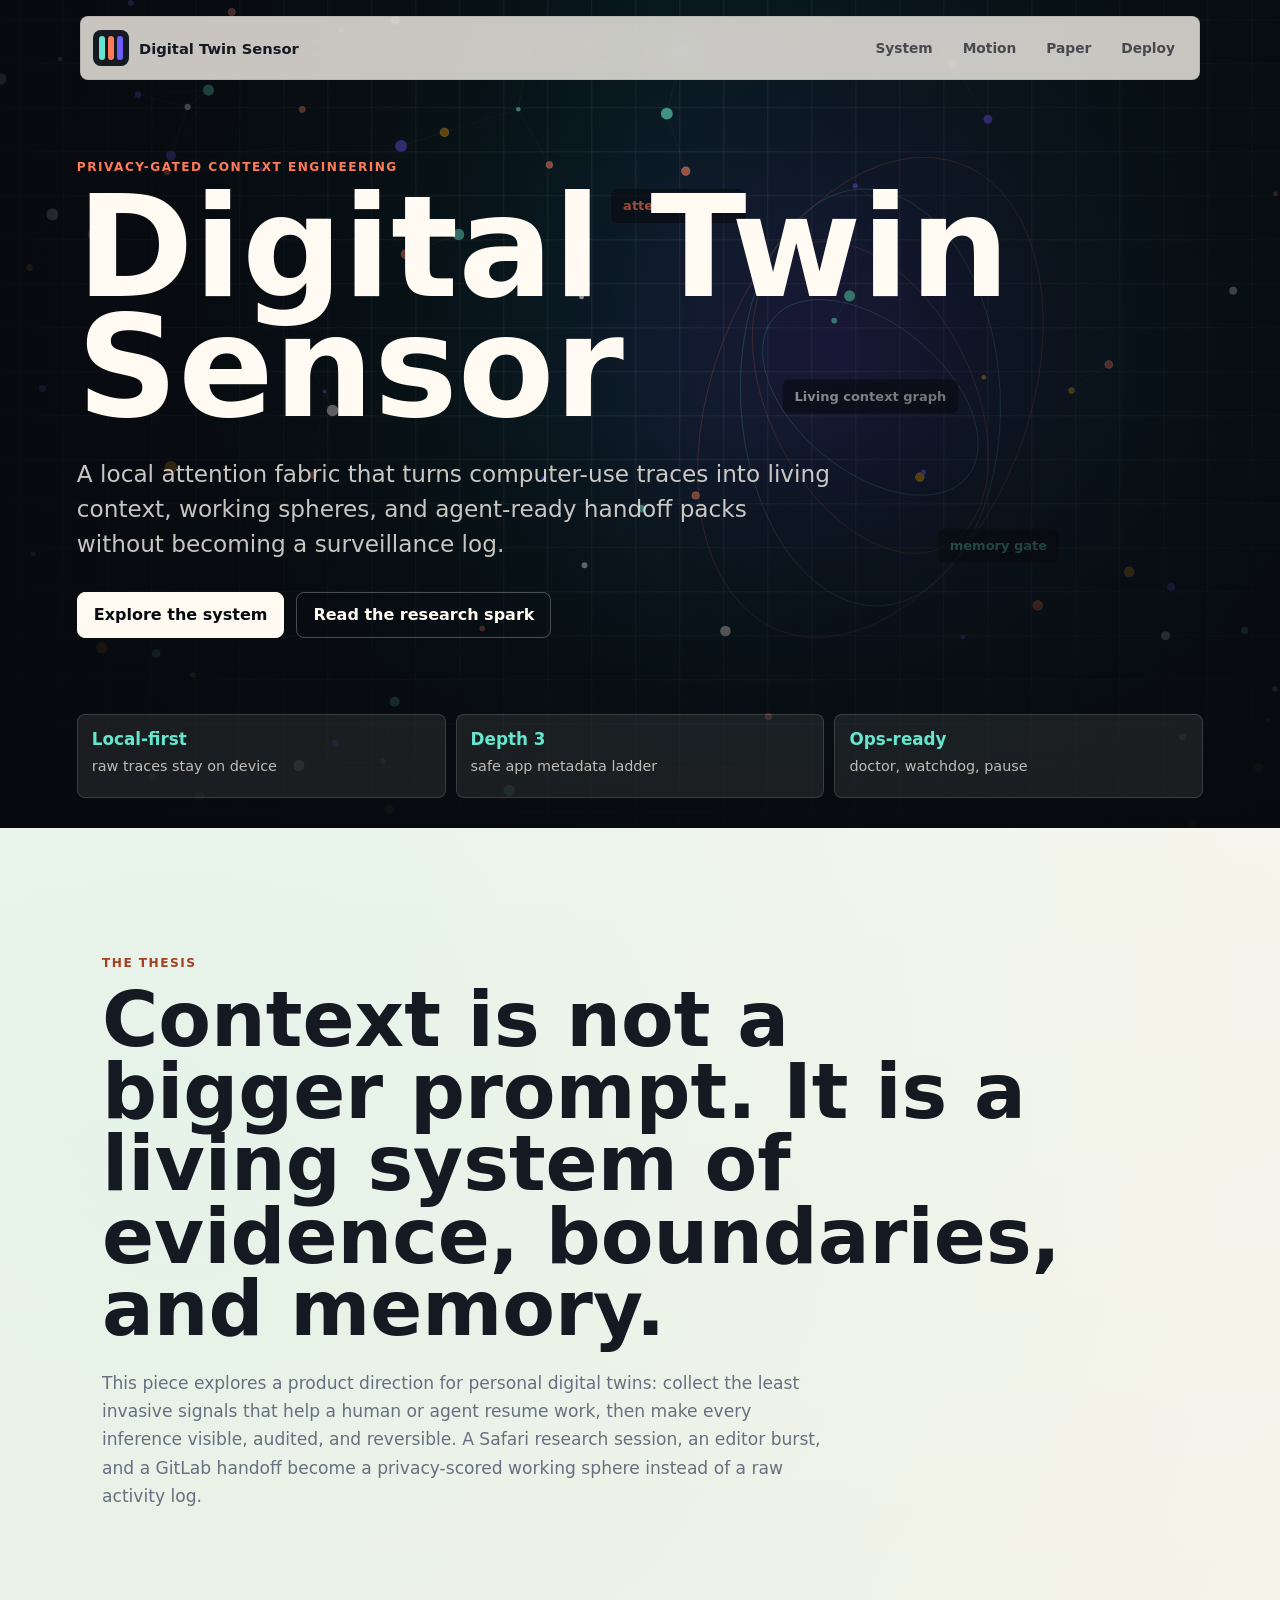
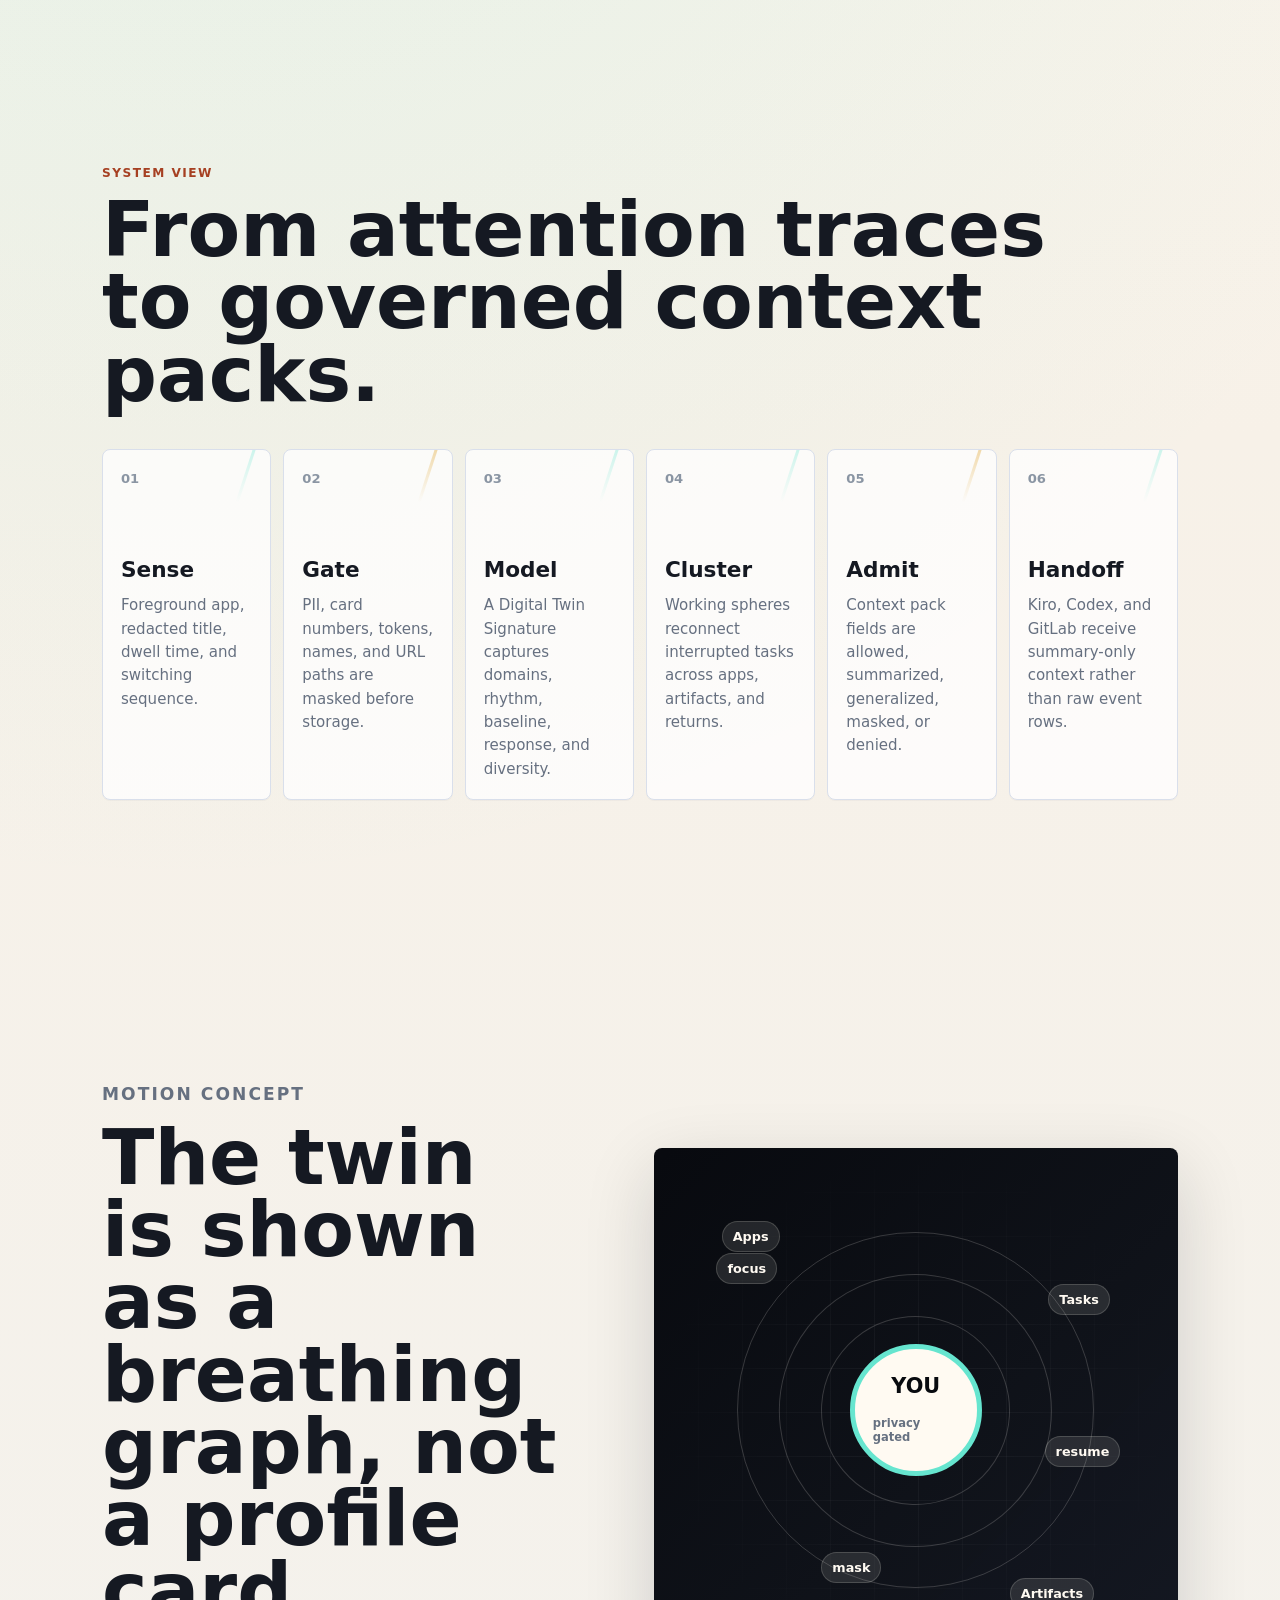
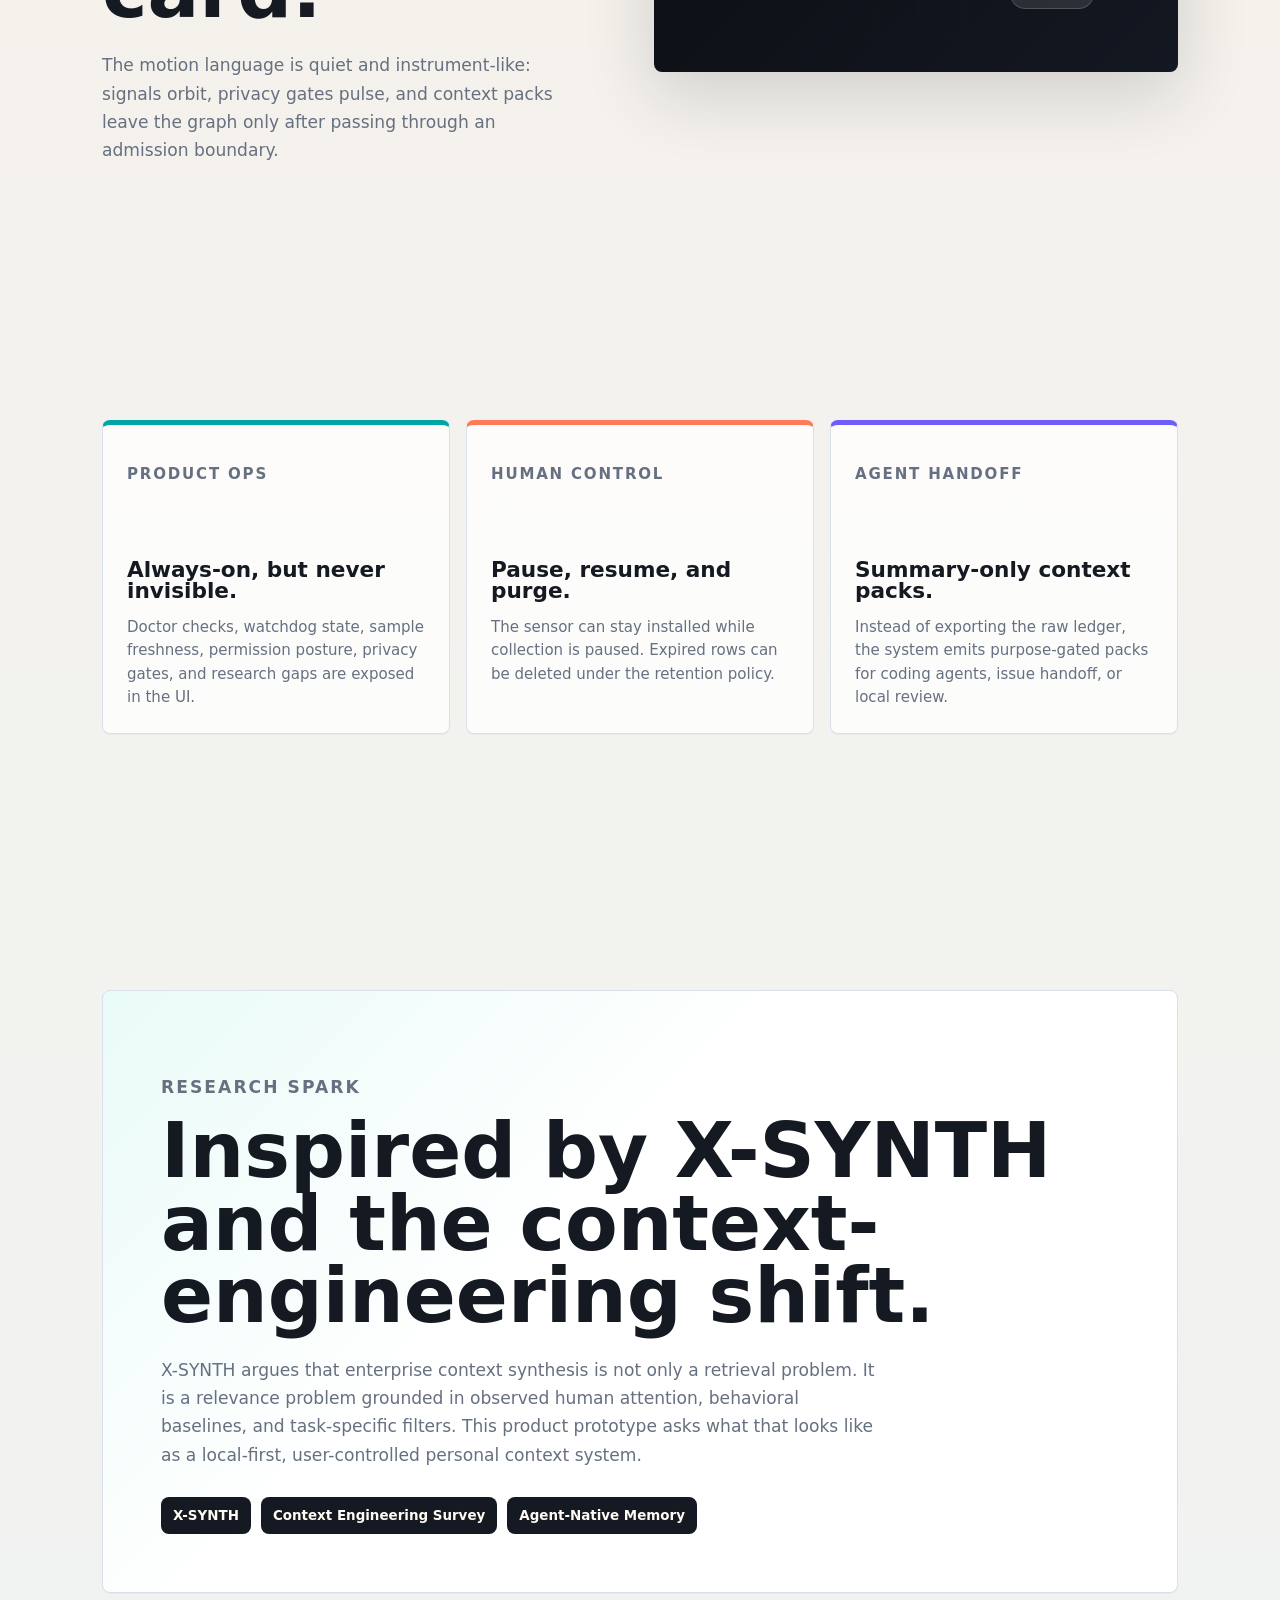
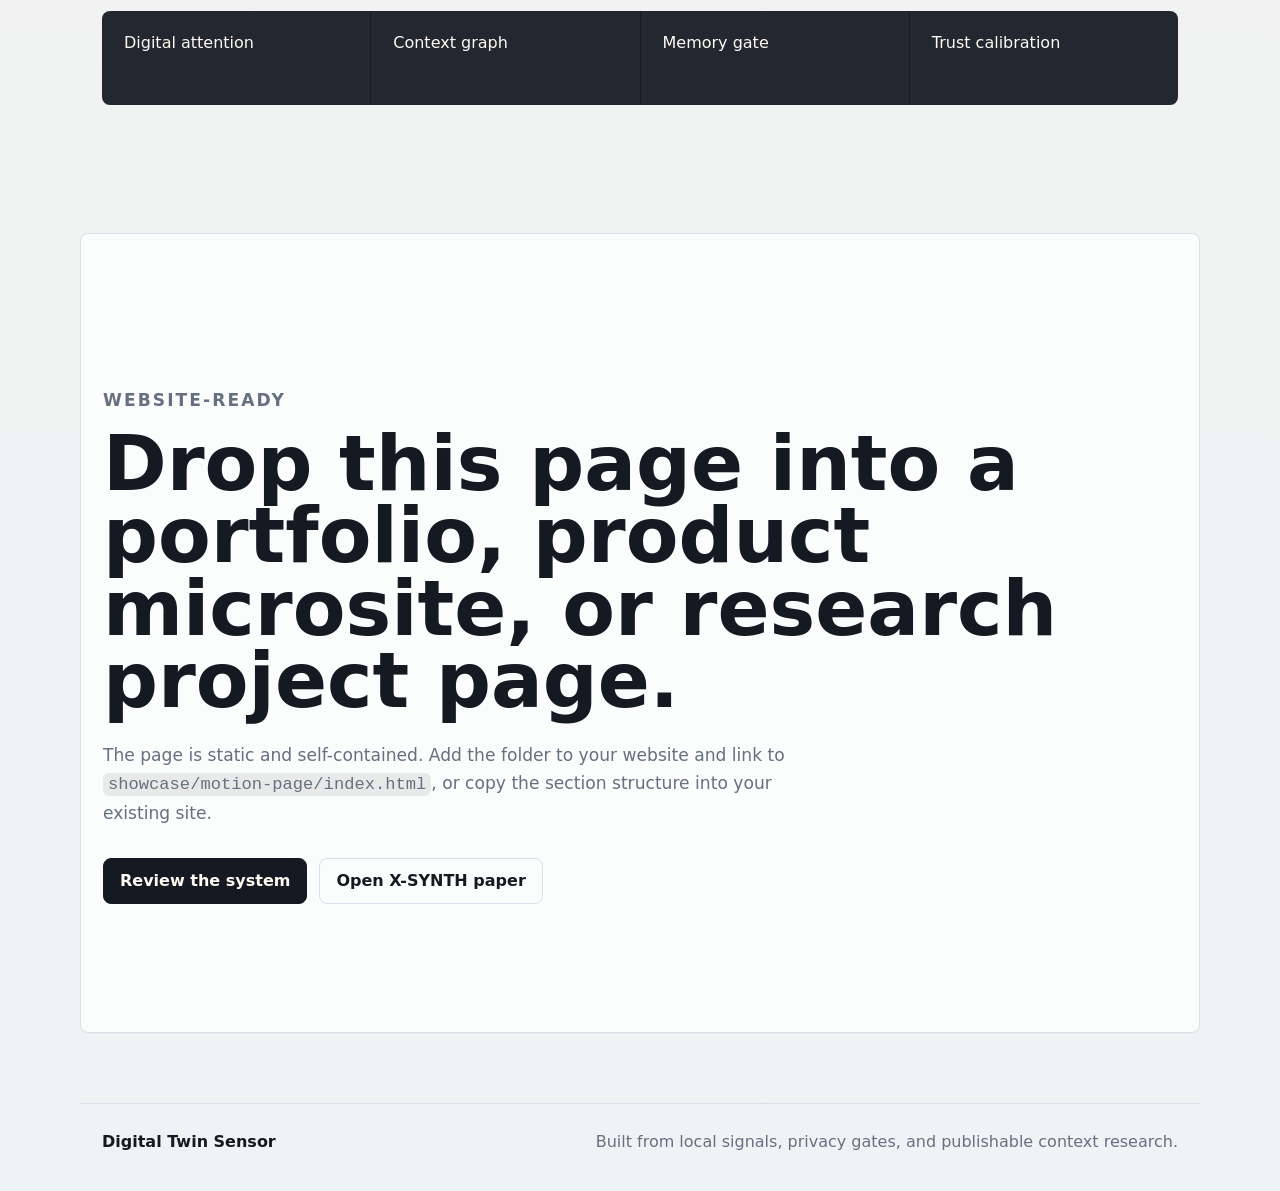
==== showcase/motion-page/index.html @ e79d3554 "Add showcase motion page" ====
<!doctype html>
<html lang="en">
  <head>
    <meta charset="utf-8">
    <meta name="viewport" content="width=device-width, initial-scale=1">
    <meta name="description" content="A motion case-study page for Digital Twin Sensor, a privacy-gated context fabric inspired by X-SYNTH and agent-memory research.">
    <title>Digital Twin Sensor | Context Fabric Case Study</title>
    <link rel="stylesheet" href="styles.css">
  </head>
  <body>
    <a class="skip-link" href="#story">Skip to story</a>

    <header class="site-header" aria-label="Showcase navigation">
      <a class="brand" href="#top" aria-label="Digital Twin Sensor">
        <span class="brand-glyph" aria-hidden="true"><i></i><i></i><i></i></span>
        <span>Digital Twin Sensor</span>
      </a>
      <nav aria-label="Page sections">
        <a href="#system" data-short="Sys">System</a>
        <a href="#motion" data-short="Mot">Motion</a>
        <a href="#paper" data-short="Paper">Paper</a>
        <a href="#deploy" data-short="Use">Deploy</a>
      </nav>
    </header>

    <main id="top">
      <section class="hero" aria-labelledby="hero-title">
        <canvas id="contextCanvas" aria-hidden="true"></canvas>
        <div class="hero-shade" aria-hidden="true"></div>
        <div class="hero-copy">
          <p class="eyebrow">Privacy-gated context engineering</p>
          <h1 id="hero-title">Digital Twin Sensor</h1>
          <p class="hero-lede">
            A local attention fabric that turns computer-use traces into living context,
            working spheres, and agent-ready handoff packs without becoming a surveillance log.
          </p>
          <div class="hero-actions">
            <a class="button primary" href="#system">Explore the system</a>
            <a class="button" href="#paper">Read the research spark</a>
          </div>
        </div>
        <div class="hero-metrics" aria-label="Product highlights">
          <div><strong>Local-first</strong><span>raw traces stay on device</span></div>
          <div><strong>Depth 3</strong><span>safe app metadata ladder</span></div>
          <div><strong>Ops-ready</strong><span>doctor, watchdog, pause</span></div>
        </div>
      </section>

      <section id="story" class="intro reveal">
        <p class="kicker">The thesis</p>
        <h2>Context is not a bigger prompt. It is a living system of evidence, boundaries, and memory.</h2>
        <p>
          This piece explores a product direction for personal digital twins: collect the least invasive
          signals that help a human or agent resume work, then make every inference visible, audited, and reversible.
          A Safari research session, an editor burst, and a GitLab handoff become a privacy-scored working sphere
          instead of a raw activity log.
        </p>
      </section>

      <section id="system" class="system-section">
        <div class="section-head reveal">
          <p class="kicker">System view</p>
          <h2>From attention traces to governed context packs.</h2>
        </div>
        <div class="pipeline" aria-label="Digital Twin Sensor pipeline">
          <article class="pipe-card reveal" style="--delay: 0ms">
            <span>01</span>
            <h3>Sense</h3>
            <p>Foreground app, redacted title, dwell time, and switching sequence.</p>
          </article>
          <article class="pipe-card gate reveal" style="--delay: 70ms">
            <span>02</span>
            <h3>Gate</h3>
            <p>PII, card numbers, tokens, names, and URL paths are masked before storage.</p>
          </article>
          <article class="pipe-card reveal" style="--delay: 140ms">
            <span>03</span>
            <h3>Model</h3>
            <p>A Digital Twin Signature captures domains, rhythm, baseline, response, and diversity.</p>
          </article>
          <article class="pipe-card reveal" style="--delay: 210ms">
            <span>04</span>
            <h3>Cluster</h3>
            <p>Working spheres reconnect interrupted tasks across apps, artifacts, and returns.</p>
          </article>
          <article class="pipe-card gate reveal" style="--delay: 280ms">
            <span>05</span>
            <h3>Admit</h3>
            <p>Context pack fields are allowed, summarized, generalized, masked, or denied.</p>
          </article>
          <article class="pipe-card reveal" style="--delay: 350ms">
            <span>06</span>
            <h3>Handoff</h3>
            <p>Kiro, Codex, and GitLab receive summary-only context rather than raw event rows.</p>
          </article>
        </div>
      </section>

      <section id="motion" class="motion-panel">
        <div class="motion-copy reveal">
          <p class="kicker">Motion concept</p>
          <h2>The twin is shown as a breathing graph, not a profile card.</h2>
          <p>
            The motion language is quiet and instrument-like: signals orbit, privacy gates pulse,
            and context packs leave the graph only after passing through an admission boundary.
          </p>
        </div>
        <div class="twin-stage reveal" aria-label="Animated digital twin model">
          <div class="orbit orbit-a" aria-hidden="true"></div>
          <div class="orbit orbit-b" aria-hidden="true"></div>
          <div class="orbit orbit-c" aria-hidden="true"></div>
          <div class="stage-label apps">Apps</div>
          <div class="stage-label tasks">Tasks</div>
          <div class="stage-label artifacts">Artifacts</div>
          <div class="twin-core">
            <strong>YOU</strong>
            <em>privacy gated</em>
          </div>
          <div class="signal-pill one">focus</div>
          <div class="signal-pill two">resume</div>
          <div class="signal-pill three">mask</div>
        </div>
      </section>

      <section class="product-grid">
        <article class="feature-card reveal">
          <p class="kicker">Product Ops</p>
          <h3>Always-on, but never invisible.</h3>
          <p>Doctor checks, watchdog state, sample freshness, permission posture, privacy gates, and research gaps are exposed in the UI.</p>
        </article>
        <article class="feature-card reveal">
          <p class="kicker">Human Control</p>
          <h3>Pause, resume, and purge.</h3>
          <p>The sensor can stay installed while collection is paused. Expired rows can be deleted under the retention policy.</p>
        </article>
        <article class="feature-card reveal">
          <p class="kicker">Agent Handoff</p>
          <h3>Summary-only context packs.</h3>
          <p>Instead of exporting the raw ledger, the system emits purpose-gated packs for coding agents, issue handoff, or local review.</p>
        </article>
      </section>

      <section id="paper" class="research-section">
        <div class="paper-card reveal">
          <p class="kicker">Research spark</p>
          <h2>Inspired by X-SYNTH and the context-engineering shift.</h2>
          <p>
            X-SYNTH argues that enterprise context synthesis is not only a retrieval problem.
            It is a relevance problem grounded in observed human attention, behavioral baselines,
            and task-specific filters. This product prototype asks what that looks like as a
            local-first, user-controlled personal context system.
          </p>
          <div class="paper-links">
            <a href="https://arxiv.org/abs/2605.15505" target="_blank" rel="noreferrer">X-SYNTH</a>
            <a href="https://arxiv.org/abs/2507.13334" target="_blank" rel="noreferrer">Context Engineering Survey</a>
            <a href="https://arxiv.org/html/2606.24775v1" target="_blank" rel="noreferrer">Agent-Native Memory</a>
          </div>
        </div>
        <div class="quote-strip reveal" aria-label="Research position">
          <span>Digital attention</span>
          <span>Context graph</span>
          <span>Memory gate</span>
          <span>Trust calibration</span>
        </div>
      </section>

      <section id="deploy" class="deploy-section reveal">
        <p class="kicker">Website-ready</p>
        <h2>Drop this page into a portfolio, product microsite, or research project page.</h2>
        <p>
          The page is static and self-contained. Add the folder to your website and link to
          <code>showcase/motion-page/index.html</code>, or copy the section structure into your existing site.
        </p>
        <div class="deploy-actions">
          <a class="button primary" href="#system">Review the system</a>
          <a class="button" href="https://arxiv.org/abs/2605.15505" target="_blank" rel="noreferrer">Open X-SYNTH paper</a>
        </div>
      </section>
    </main>

    <footer>
      <span>Digital Twin Sensor</span>
      <span>Built from local signals, privacy gates, and publishable context research.</span>
    </footer>

    <script src="motion.js"></script>
  </body>
</html>
---- showcase/motion-page/styles.css ----
:root {
  --paper: #f7f1e8;
  --cream: #fffaf2;
  --ink: #151922;
  --ink-2: #080a0f;
  --muted: #667080;
  --line: #d9dfeb;
  --teal: #00a6a6;
  --mint: #66e5cf;
  --coral: #ff7a59;
  --violet: #6d5dfc;
  --amber: #d99000;
  --green: #14845d;
  --rust: #a64022;
  --radius: 8px;
  --shadow: 0 22px 70px rgba(21, 25, 34, 0.16);
}

* {
  box-sizing: border-box;
}

html {
  scroll-behavior: smooth;
}

body {
  background:
    radial-gradient(circle at 14% 18%, rgba(102, 229, 207, 0.15), transparent 28%),
    linear-gradient(180deg, #fffaf2 0%, #f7f1e8 34%, #eef3f5 100%);
  color: var(--ink);
  font-family: Inter, ui-sans-serif, system-ui, -apple-system, BlinkMacSystemFont, "Segoe UI", sans-serif;
  letter-spacing: 0;
  margin: 0;
  overflow-x: hidden;
}

a {
  color: inherit;
}

.skip-link {
  background: var(--ink);
  color: var(--cream);
  left: 16px;
  padding: 10px 12px;
  position: fixed;
  top: -52px;
  z-index: 20;
}

.skip-link:focus {
  top: 16px;
}

.site-header {
  align-items: center;
  backdrop-filter: blur(18px);
  background: rgba(255, 250, 242, 0.78);
  border: 1px solid rgba(21, 25, 34, 0.1);
  border-radius: var(--radius);
  display: flex;
  gap: 22px;
  justify-content: space-between;
  left: 50%;
  max-width: min(1120px, calc(100vw - 32px));
  min-height: 64px;
  padding: 10px 12px;
  position: fixed;
  top: 16px;
  transform: translateX(-50%);
  width: 100%;
  z-index: 10;
}

.brand {
  align-items: center;
  display: inline-flex;
  font-size: 0.92rem;
  font-weight: 850;
  gap: 10px;
  min-width: 0;
  text-decoration: none;
}

.brand-glyph {
  background: var(--ink);
  border-radius: var(--radius);
  display: grid;
  flex: none;
  gap: 3px;
  grid-template-columns: repeat(3, 1fr);
  height: 36px;
  padding: 6px;
  width: 36px;
}

.brand-glyph i {
  border-radius: 3px;
  display: block;
}

.brand-glyph i:nth-child(1) {
  background: var(--mint);
}

.brand-glyph i:nth-child(2) {
  background: var(--coral);
}

.brand-glyph i:nth-child(3) {
  background: var(--violet);
}

nav {
  display: flex;
  gap: 6px;
  overflow-x: auto;
  scrollbar-width: none;
}

nav::-webkit-scrollbar {
  display: none;
}

nav a {
  border-radius: 999px;
  color: rgba(21, 25, 34, 0.72);
  flex: none;
  font-size: 0.86rem;
  font-weight: 720;
  padding: 9px 12px;
  text-decoration: none;
}

nav a:hover {
  background: rgba(21, 25, 34, 0.08);
  color: var(--ink);
}

.hero {
  align-items: end;
  background: var(--ink-2);
  color: var(--cream);
  display: grid;
  min-height: 92svh;
  overflow: hidden;
  padding: clamp(110px, 15vh, 128px) clamp(22px, 6vw, 84px) 30px;
  position: relative;
}

#contextCanvas,
.hero-shade {
  inset: 0;
  position: absolute;
}

#contextCanvas {
  height: 100%;
  width: 100%;
}

.hero-shade {
  background:
    linear-gradient(90deg, rgba(8, 10, 15, 0.92), rgba(8, 10, 15, 0.38) 52%, rgba(8, 10, 15, 0.82)),
    linear-gradient(0deg, rgba(8, 10, 15, 0.92), transparent 50%);
}

.hero-copy {
  max-width: 980px;
  position: relative;
  z-index: 1;
}

.eyebrow {
  color: var(--coral);
}

.kicker {
  color: var(--rust);
}

.eyebrow,
.kicker {
  font-size: 0.76rem;
  font-weight: 850;
  letter-spacing: 0.12em;
  margin: 0 0 14px;
  text-transform: uppercase;
}

h1,
h2,
h3,
p {
  margin: 0;
}

h1 {
  font-size: clamp(4rem, 11vw, 10.5rem);
  letter-spacing: 0;
  line-height: 0.85;
  max-width: 12ch;
}

.hero-lede {
  color: rgba(255, 250, 242, 0.78);
  font-size: clamp(1.12rem, 2vw, 1.45rem);
  line-height: 1.52;
  margin-top: 28px;
  max-width: 760px;
}

.hero-actions,
.deploy-actions {
  display: flex;
  flex-wrap: wrap;
  gap: 12px;
  margin-top: 30px;
}

.button {
  align-items: center;
  border: 1px solid rgba(255, 250, 242, 0.26);
  border-radius: var(--radius);
  color: inherit;
  display: inline-flex;
  font-weight: 780;
  justify-content: center;
  min-height: 46px;
  min-width: 160px;
  padding: 0 16px;
  text-decoration: none;
}

.button:hover {
  transform: translateY(-1px);
}

.button.primary {
  background: var(--cream);
  border-color: var(--cream);
  color: var(--ink-2);
}

.hero-metrics {
  align-self: end;
  display: grid;
  gap: 10px;
  grid-template-columns: repeat(3, minmax(0, 1fr));
  margin-top: 44px;
  position: relative;
  z-index: 1;
}

.hero-metrics div {
  background: rgba(255, 250, 242, 0.08);
  border: 1px solid rgba(255, 250, 242, 0.14);
  border-radius: var(--radius);
  min-height: 84px;
  padding: 14px;
}

.hero-metrics strong,
.hero-metrics span {
  display: block;
}

.hero-metrics strong {
  color: var(--mint);
  font-size: 1.05rem;
}

.hero-metrics span {
  color: rgba(255, 250, 242, 0.72);
  font-size: 0.9rem;
  line-height: 1.4;
  margin-top: 7px;
}

.intro,
.system-section,
.motion-panel,
.product-grid,
.research-section,
.deploy-section {
  margin: 0 auto;
  max-width: 1120px;
  padding: clamp(74px, 10vw, 130px) 22px;
}

.intro h2,
.section-head h2,
.motion-copy h2,
.paper-card h2,
.deploy-section h2 {
  font-size: clamp(2.4rem, 6vw, 5.8rem);
  letter-spacing: 0;
  line-height: 0.94;
  max-width: 980px;
}

.intro p:last-child,
.motion-copy p,
.paper-card p,
.deploy-section p {
  color: var(--muted);
  font-size: 1.07rem;
  line-height: 1.65;
  margin-top: 24px;
  max-width: 720px;
}

.pipeline {
  display: grid;
  gap: 12px;
  grid-template-columns: repeat(6, minmax(0, 1fr));
  margin-top: 38px;
}

.pipe-card,
.feature-card,
.paper-card,
.deploy-section {
  background: rgba(255, 255, 255, 0.76);
  border: 1px solid var(--line);
  border-radius: var(--radius);
  box-shadow: 0 1px 0 rgba(21, 25, 34, 0.03);
}

.pipe-card {
  min-height: 250px;
  overflow: hidden;
  padding: 18px;
  position: relative;
}

.pipe-card::after {
  background: linear-gradient(180deg, var(--mint), transparent);
  content: "";
  height: 74px;
  opacity: 0.42;
  position: absolute;
  right: 20px;
  top: -20px;
  transform: rotate(18deg);
  width: 3px;
}

.pipe-card.gate::after {
  background: linear-gradient(180deg, var(--amber), transparent);
}

.pipe-card span {
  color: var(--faint, #8a95a3);
  font-size: 0.82rem;
  font-weight: 850;
}

.pipe-card h3,
.feature-card h3 {
  font-size: 1.35rem;
  letter-spacing: 0;
  line-height: 1;
  margin-top: 72px;
}

.pipe-card p,
.feature-card p {
  color: var(--muted);
  font-size: 0.94rem;
  line-height: 1.55;
  margin-top: 14px;
}

.motion-panel {
  align-items: center;
  display: grid;
  gap: clamp(32px, 8vw, 90px);
  grid-template-columns: minmax(0, 0.88fr) minmax(420px, 1fr);
}

.twin-stage {
  aspect-ratio: 1;
  background:
    linear-gradient(135deg, rgba(8, 10, 15, 0.98), rgba(21, 25, 34, 0.96)),
    var(--ink-2);
  border-radius: var(--radius);
  box-shadow: var(--shadow);
  overflow: hidden;
  position: relative;
}

.twin-stage::before {
  background:
    linear-gradient(90deg, rgba(255,255,255,0.055) 1px, transparent 1px),
    linear-gradient(180deg, rgba(255,255,255,0.055) 1px, transparent 1px);
  background-size: 44px 44px;
  content: "";
  inset: 0;
  mask-image: radial-gradient(circle, black, transparent 74%);
  position: absolute;
}

.orbit {
  border: 1px solid rgba(255, 250, 242, 0.18);
  border-radius: 50%;
  inset: 16%;
  position: absolute;
}

.orbit-a {
  animation: spin 18s linear infinite;
}

.orbit-b {
  animation: spin 25s linear infinite reverse;
  inset: 24%;
  transform: rotate(38deg);
}

.orbit-c {
  animation: spin 31s linear infinite;
  inset: 32%;
  transform: rotate(-18deg);
}

.stage-label,
.signal-pill {
  background: rgba(255, 250, 242, 0.11);
  border: 1px solid rgba(255, 250, 242, 0.16);
  border-radius: 999px;
  color: var(--cream);
  font-size: 0.8rem;
  font-weight: 820;
  padding: 7px 10px;
  position: absolute;
}

.stage-label.apps {
  left: 13%;
  top: 14%;
}

.stage-label.tasks {
  right: 13%;
  top: 26%;
}

.stage-label.artifacts {
  bottom: 12%;
  right: 16%;
}

.twin-core {
  align-items: center;
  background: var(--cream);
  border: 5px solid var(--mint);
  border-radius: 50%;
  color: var(--ink-2);
  display: grid;
  height: 132px;
  justify-items: center;
  left: 50%;
  padding: 18px;
  position: absolute;
  top: 50%;
  transform: translate(-50%, -50%);
  width: 132px;
}

.twin-core strong {
  font-size: 1.3rem;
  line-height: 1;
}

.twin-core em {
  color: var(--muted);
  font-size: 0.72rem;
  font-style: normal;
  font-weight: 760;
}

.signal-pill.one {
  animation: driftOne 7s ease-in-out infinite;
  left: 12%;
  top: 20%;
}

.signal-pill.two {
  animation: driftTwo 8s ease-in-out infinite;
  right: 11%;
  top: 55%;
}

.signal-pill.three {
  animation: driftThree 9s ease-in-out infinite;
  bottom: 17%;
  left: 32%;
}

.product-grid {
  display: grid;
  gap: 16px;
  grid-template-columns: repeat(3, minmax(0, 1fr));
}

.feature-card {
  min-height: 300px;
  padding: 24px;
}

.feature-card:nth-child(1) {
  border-top: 5px solid var(--teal);
}

.feature-card:nth-child(2) {
  border-top: 5px solid var(--coral);
}

.feature-card:nth-child(3) {
  border-top: 5px solid var(--violet);
}

.research-section {
  display: grid;
  gap: 18px;
  grid-template-columns: minmax(0, 1fr);
}

.paper-card {
  background:
    linear-gradient(135deg, rgba(102, 229, 207, 0.14), rgba(255, 255, 255, 0.9) 42%),
    #ffffff;
  padding: clamp(26px, 6vw, 58px);
}

.paper-links {
  display: flex;
  flex-wrap: wrap;
  gap: 10px;
  margin-top: 28px;
}

.paper-links a {
  background: var(--ink);
  border-radius: var(--radius);
  color: var(--cream);
  font-size: 0.84rem;
  font-weight: 780;
  padding: 11px 12px;
  text-decoration: none;
}

.quote-strip {
  background: var(--ink);
  border-radius: var(--radius);
  color: var(--cream);
  display: grid;
  gap: 1px;
  grid-template-columns: repeat(4, minmax(0, 1fr));
  overflow: hidden;
}

.quote-strip span {
  background: rgba(255, 255, 255, 0.06);
  min-height: 94px;
  padding: 22px;
}

.deploy-section {
  margin-bottom: 70px;
}

.deploy-section .button {
  border-color: var(--line);
  color: var(--ink);
}

.deploy-section .button.primary {
  background: var(--ink);
  border-color: var(--ink);
  color: var(--cream);
}

code {
  background: rgba(21, 25, 34, 0.08);
  border-radius: 6px;
  padding: 2px 5px;
}

footer {
  align-items: center;
  border-top: 1px solid var(--line);
  color: var(--muted);
  display: flex;
  gap: 18px;
  justify-content: space-between;
  margin: 0 auto;
  max-width: 1120px;
  padding: 28px 22px 42px;
}

footer span:first-child {
  color: var(--ink);
  font-weight: 850;
}

.motion-ready .reveal {
  opacity: 0;
  transform: translateY(24px);
  transition: opacity 700ms ease, transform 700ms ease;
  transition-delay: var(--delay, 0ms);
}

.motion-ready .reveal.in-view {
  opacity: 1;
  transform: translateY(0);
}

@keyframes spin {
  to {
    transform: rotate(360deg);
  }
}

@keyframes driftOne {
  50% {
    transform: translate(26px, 44px);
  }
}

@keyframes driftTwo {
  50% {
    transform: translate(-34px, -30px);
  }
}

@keyframes driftThree {
  50% {
    transform: translate(46px, -26px);
  }
}

@media (max-width: 940px) {
  .site-header {
    align-items: stretch;
    flex-direction: column;
  }

  .hero {
    padding-top: 132px;
  }

  .hero-metrics,
  .pipeline,
  .motion-panel,
  .product-grid,
  .quote-strip {
    grid-template-columns: 1fr;
  }

  .motion-panel {
    gap: 34px;
  }

  .twin-stage {
    min-width: 0;
  }
}

@media (max-width: 560px) {
  .site-header {
    max-width: calc(100vw - 20px);
    align-items: center;
    flex-direction: row;
    gap: 8px;
    min-height: 58px;
    padding: 7px;
    top: 10px;
  }

  .brand {
    flex: 1 1 auto;
    font-size: 0.82rem;
  }

  .brand-glyph {
    height: 30px;
    padding: 5px;
    width: 30px;
  }

  .brand span:last-child {
    overflow: hidden;
    text-overflow: ellipsis;
    white-space: nowrap;
  }

  nav {
    flex: 0 0 auto;
    gap: 2px;
  }

  nav a {
    font-size: 0;
    padding: 8px 7px;
  }

  nav a::after {
    content: attr(data-short);
    font-size: 0.72rem;
  }

  .hero {
    min-height: 92svh;
    padding: 98px 18px 22px;
  }

  h1 {
    font-size: clamp(3.6rem, 21vw, 6.2rem);
  }

  .button {
    width: 100%;
  }

  .hero-lede {
    font-size: 1rem;
    margin-top: 20px;
  }

  .hero-actions {
    gap: 8px;
    margin-top: 22px;
  }

  .hero-metrics {
    gap: 6px;
    grid-template-columns: 1fr;
    margin-top: 24px;
  }

  .hero-metrics div {
    align-items: baseline;
    display: flex;
    gap: 8px;
    min-height: 0;
    padding: 9px 10px;
  }

  .hero-metrics strong {
    font-size: 0.76rem;
    overflow-wrap: anywhere;
  }

  .hero-metrics span {
    font-size: 0.65rem;
    line-height: 1.25;
    margin-top: 5px;
  }

  .intro,
  .system-section,
  .motion-panel,
  .product-grid,
  .research-section,
  .deploy-section {
    padding-left: 18px;
    padding-right: 18px;
  }

  .intro h2,
  .section-head h2,
  .motion-copy h2,
  .paper-card h2,
  .deploy-section h2 {
    font-size: clamp(2.05rem, 12vw, 3.4rem);
  }

  .pipe-card,
  .feature-card {
    min-height: 220px;
  }

  .twin-core {
    height: 110px;
    width: 110px;
  }

  footer {
    align-items: flex-start;
    flex-direction: column;
  }
}

@media (prefers-reduced-motion: reduce) {
  html {
    scroll-behavior: auto;
  }

  *,
  *::before,
  *::after {
    animation-duration: 0.01ms !important;
    animation-iteration-count: 1 !important;
    scroll-behavior: auto !important;
    transition-duration: 0.01ms !important;
  }
}
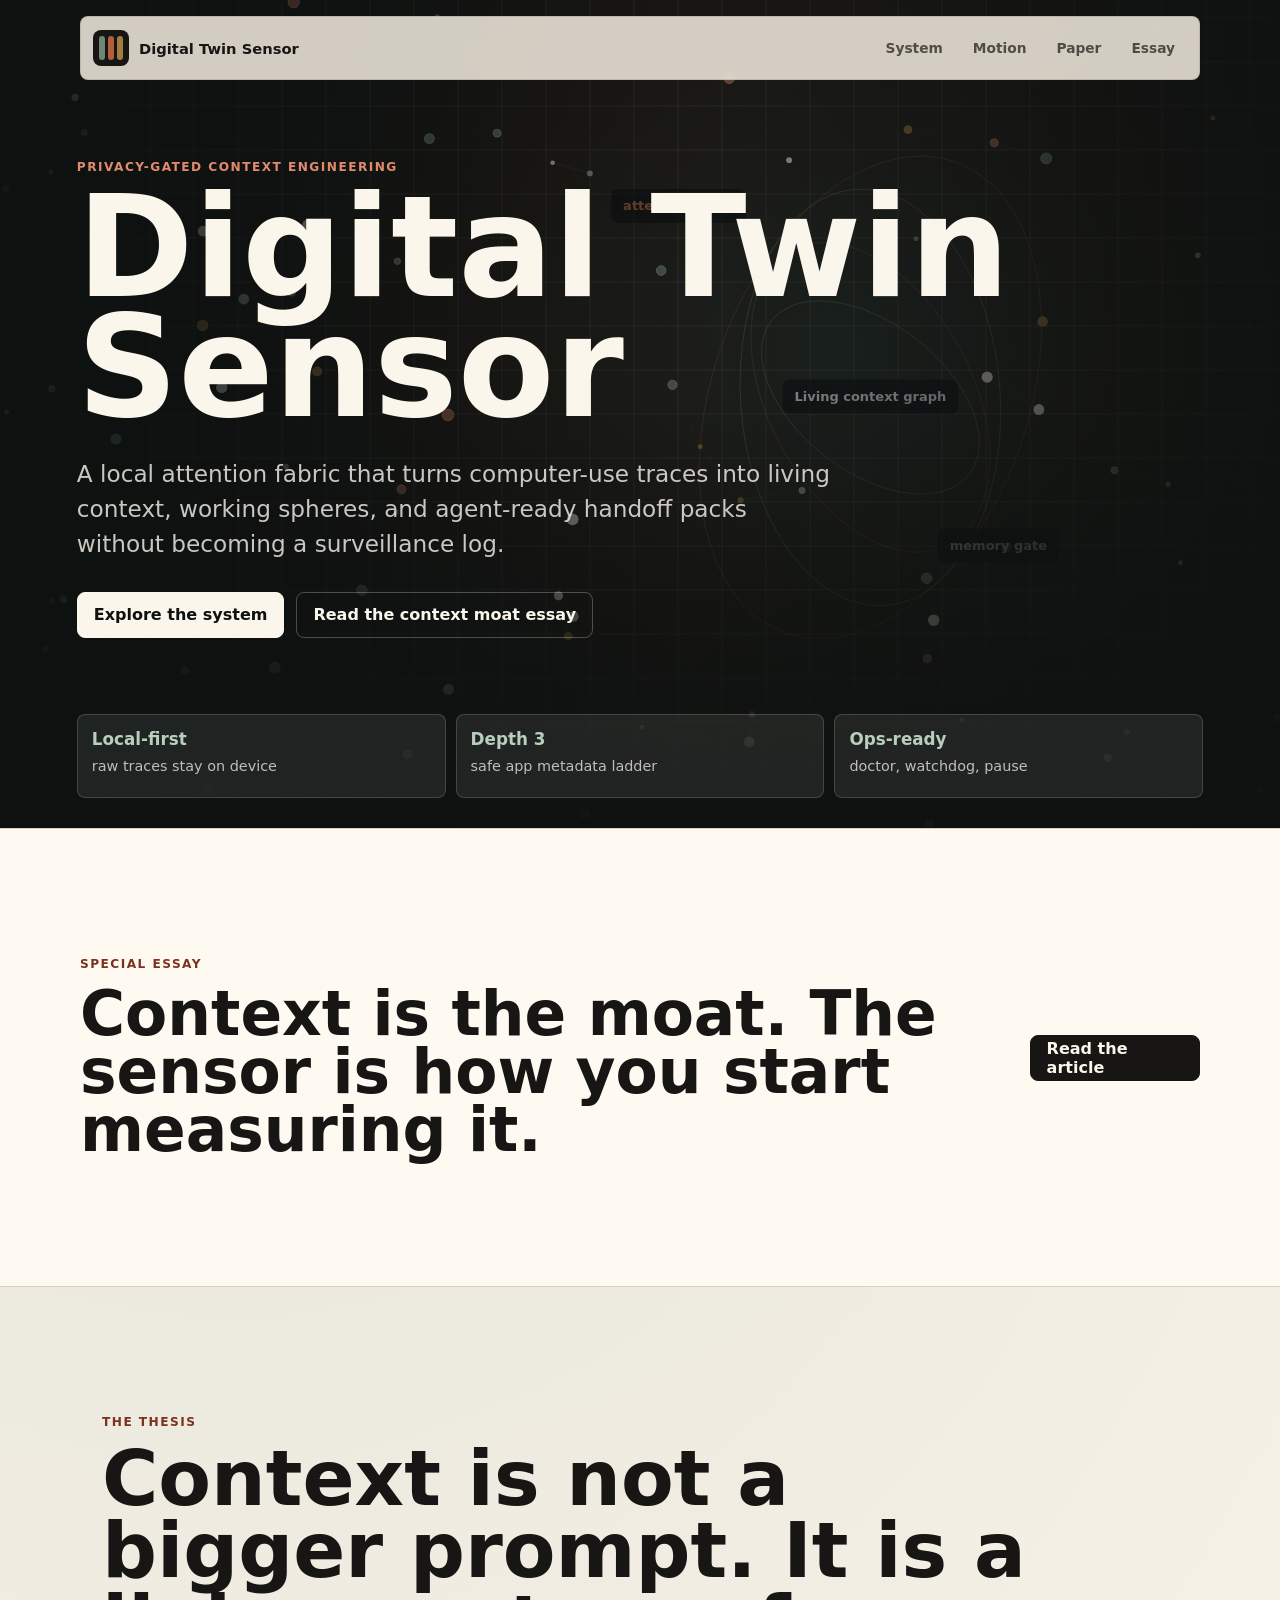
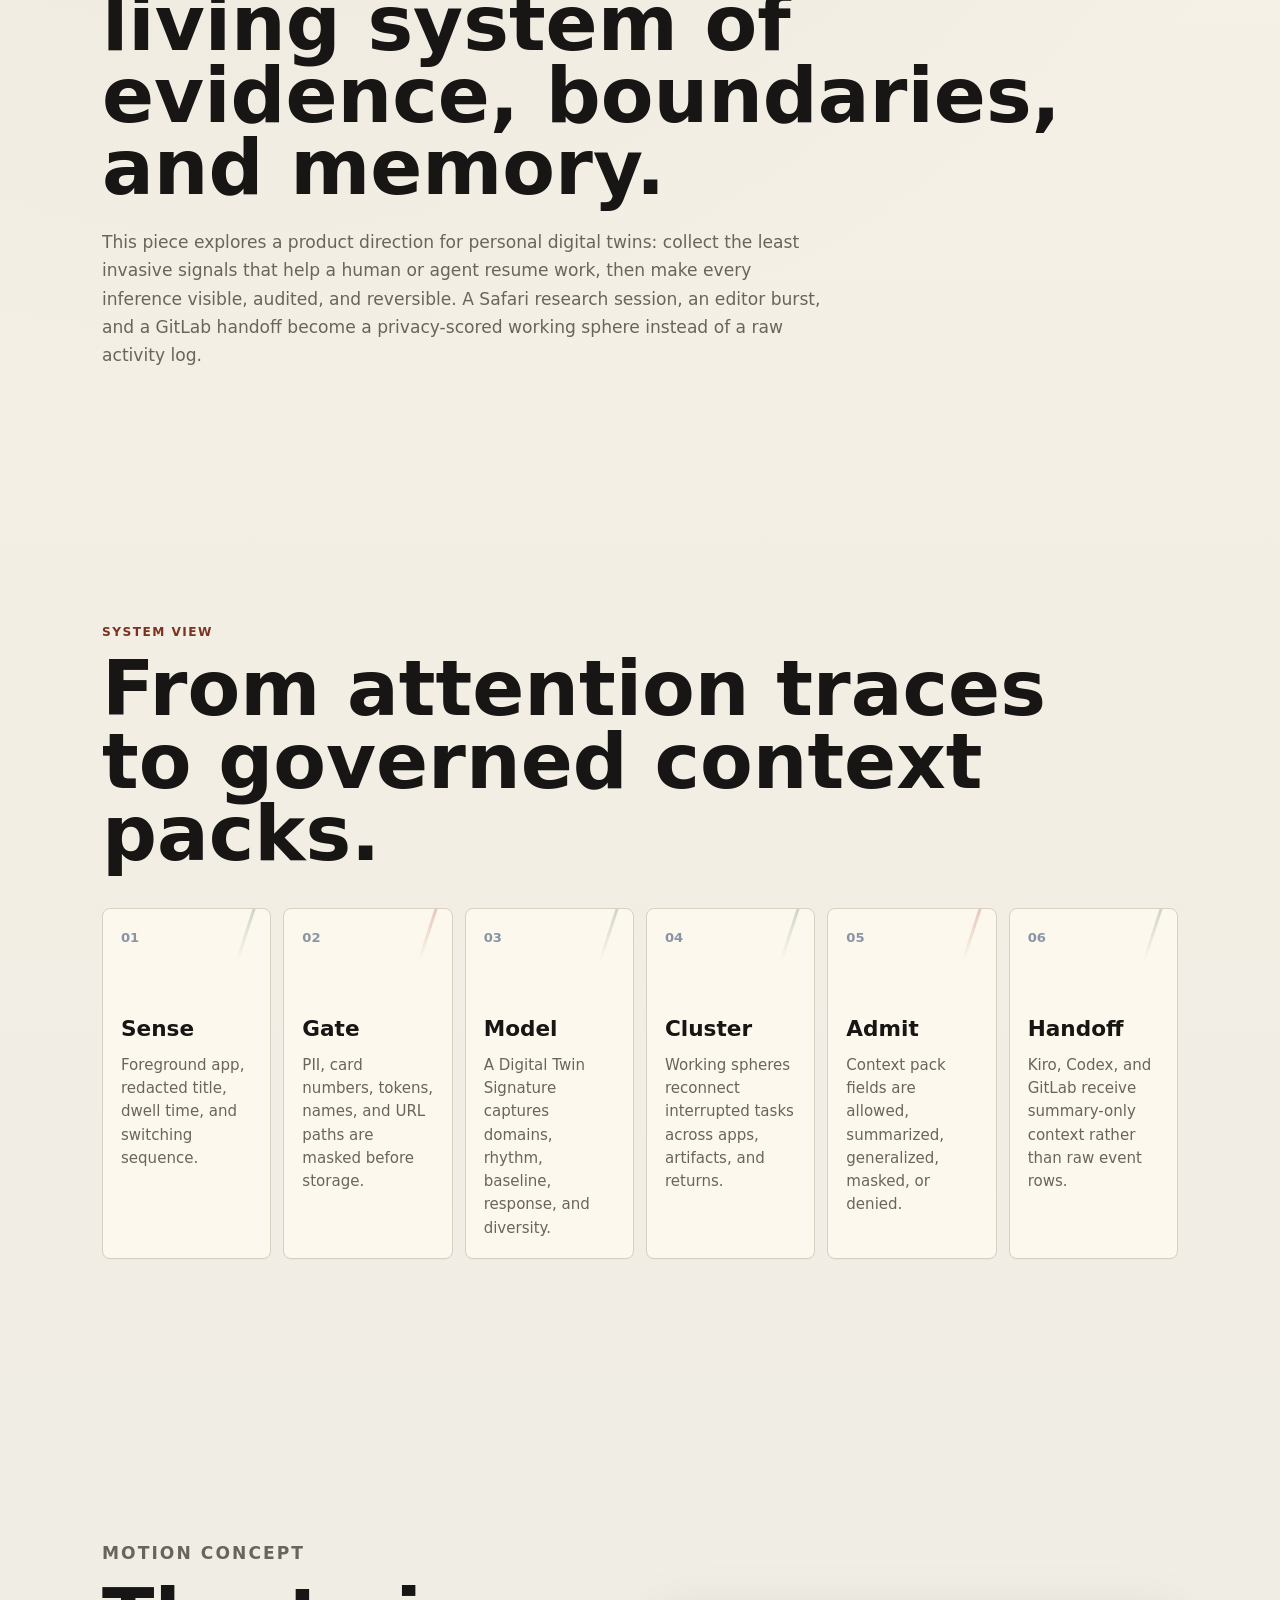
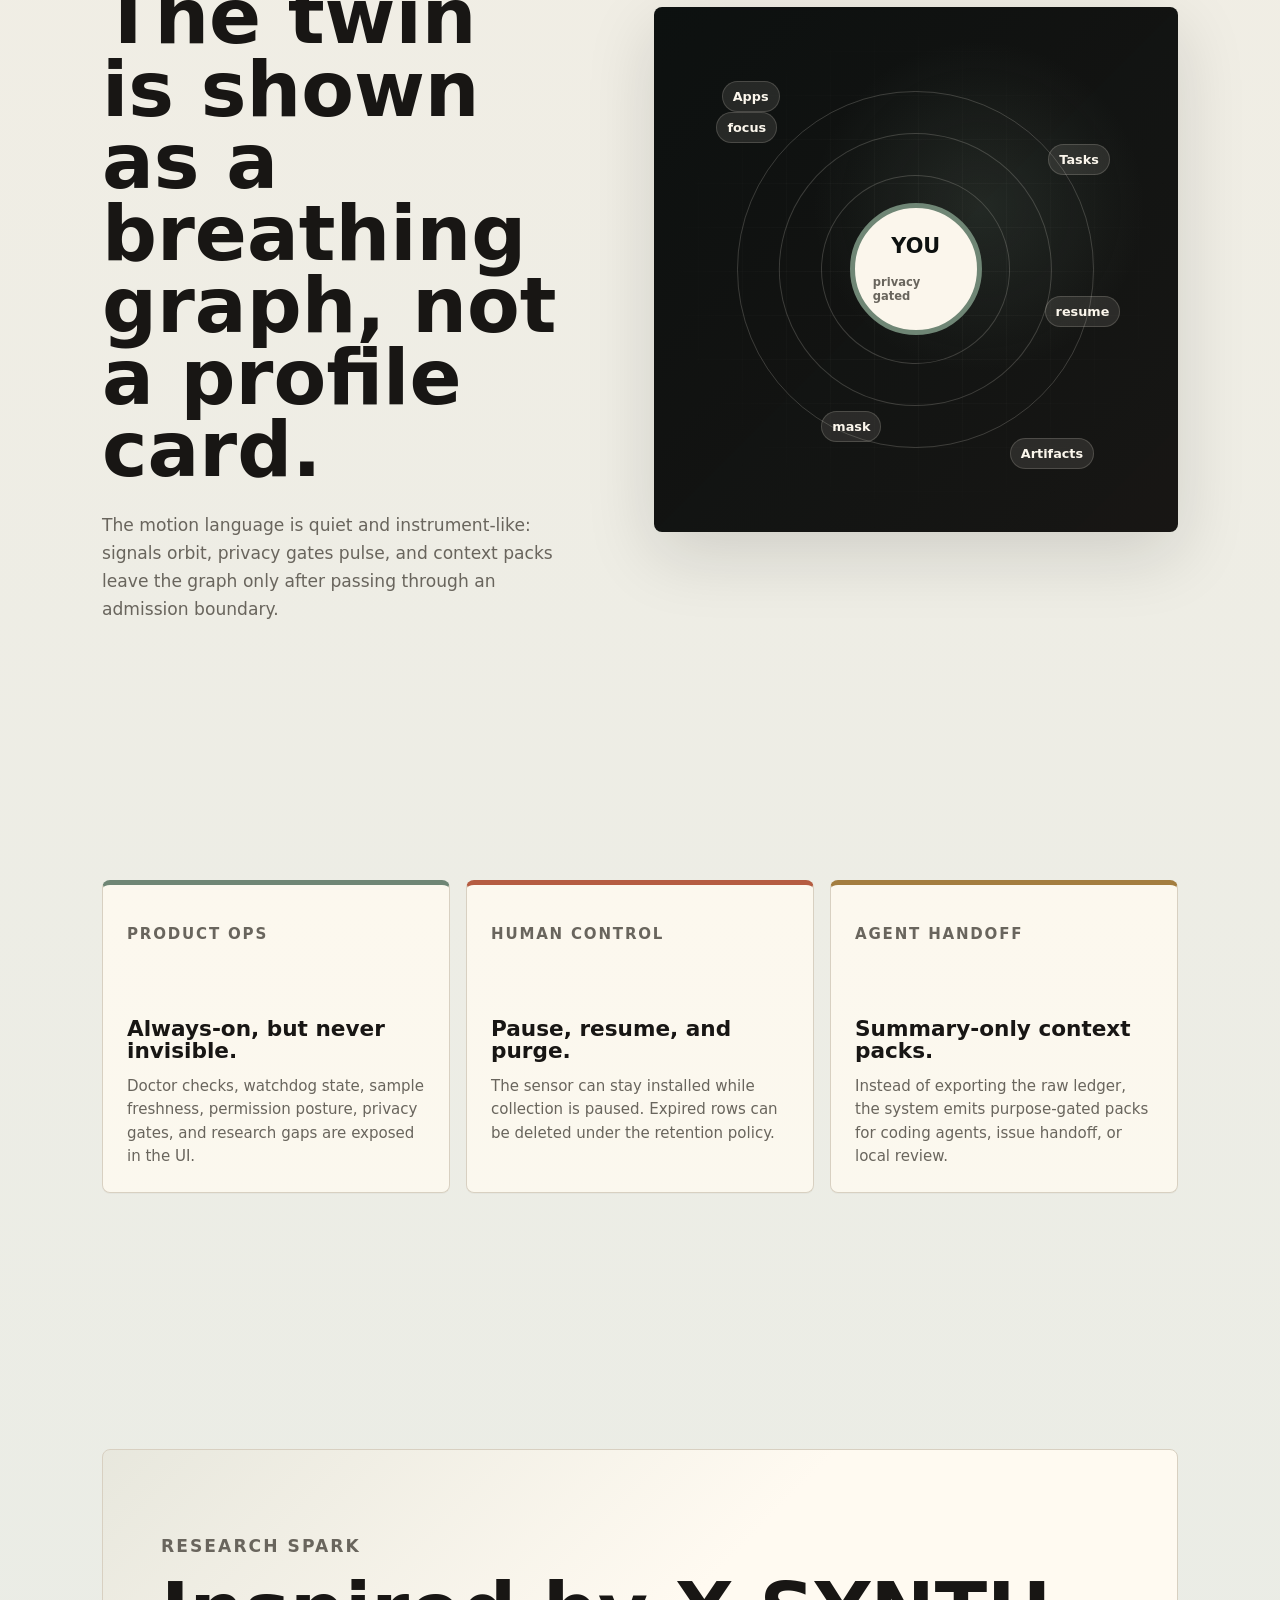
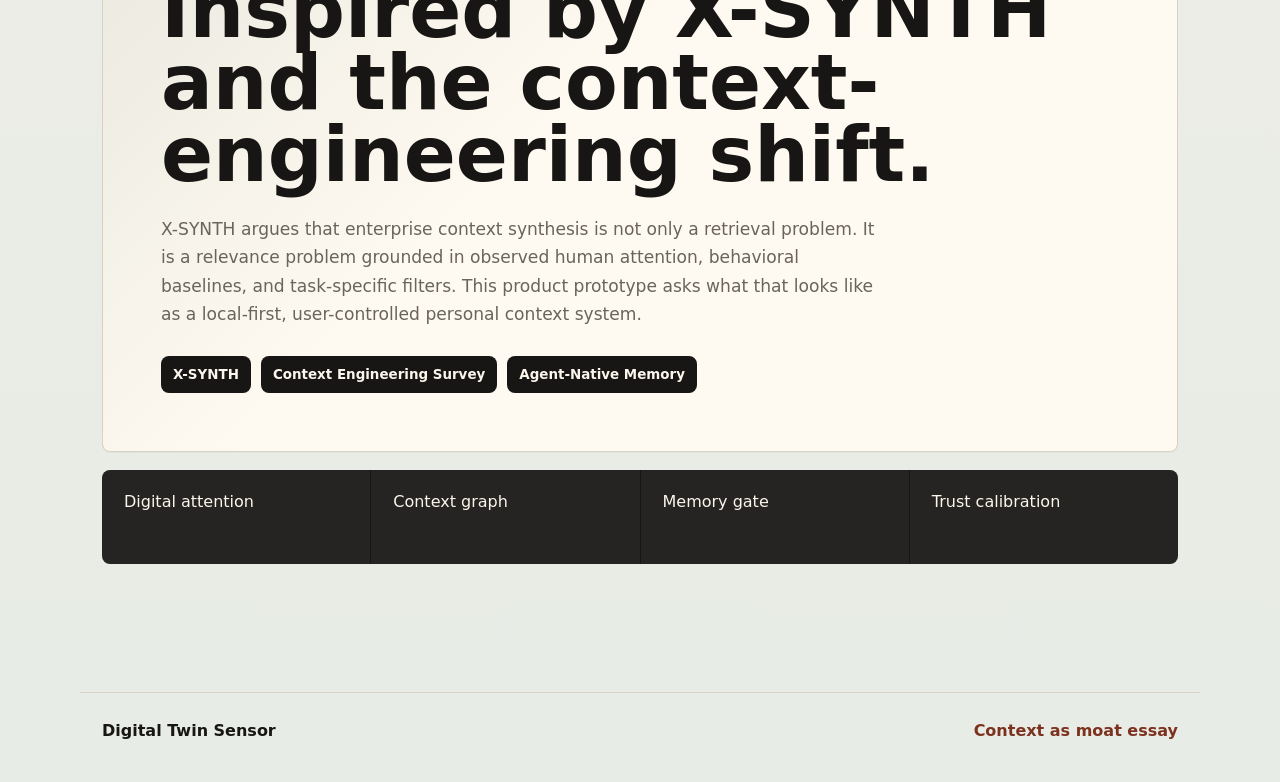
==== commit 0811ee21: "Improve showcase and add context moat essay" ====
--- a/showcase/motion-page/index.html
+++ b/showcase/motion-page/index.html
@@ -19,7 +19,7 @@
         <a href="#system" data-short="Sys">System</a>
         <a href="#motion" data-short="Mot">Motion</a>
         <a href="#paper" data-short="Paper">Paper</a>
-        <a href="#deploy" data-short="Use">Deploy</a>
+        <a href="../context-moat/" data-short="Essay">Essay</a>
       </nav>
     </header>
 
@@ -36,7 +36,7 @@
           </p>
           <div class="hero-actions">
             <a class="button primary" href="#system">Explore the system</a>
-            <a class="button" href="#paper">Read the research spark</a>
+            <a class="button" href="../context-moat/">Read the context moat essay</a>
           </div>
         </div>
         <div class="hero-metrics" aria-label="Product highlights">
@@ -44,6 +44,14 @@
           <div><strong>Depth 3</strong><span>safe app metadata ladder</span></div>
           <div><strong>Ops-ready</strong><span>doctor, watchdog, pause</span></div>
         </div>
+      </section>
+
+      <section class="essay-link reveal" aria-label="Related essay">
+        <div>
+          <p class="kicker">Special essay</p>
+          <h2>Context is the moat. The sensor is how you start measuring it.</h2>
+        </div>
+        <a class="button primary dark" href="../context-moat/">Read the article</a>
       </section>
 
       <section id="story" class="intro reveal">
@@ -163,24 +171,11 @@
           <span>Trust calibration</span>
         </div>
       </section>
-
-      <section id="deploy" class="deploy-section reveal">
-        <p class="kicker">Website-ready</p>
-        <h2>Drop this page into a portfolio, product microsite, or research project page.</h2>
-        <p>
-          The page is static and self-contained. Add the folder to your website and link to
-          <code>showcase/motion-page/index.html</code>, or copy the section structure into your existing site.
-        </p>
-        <div class="deploy-actions">
-          <a class="button primary" href="#system">Review the system</a>
-          <a class="button" href="https://arxiv.org/abs/2605.15505" target="_blank" rel="noreferrer">Open X-SYNTH paper</a>
-        </div>
-      </section>
     </main>
 
     <footer>
       <span>Digital Twin Sensor</span>
-      <span>Built from local signals, privacy gates, and publishable context research.</span>
+      <a href="../context-moat/">Context as moat essay</a>
     </footer>
 
     <script src="motion.js"></script>
--- a/showcase/motion-page/styles.css
+++ b/showcase/motion-page/styles.css
@@ -1,19 +1,20 @@
 :root {
-  --paper: #f7f1e8;
-  --cream: #fffaf2;
-  --ink: #151922;
-  --ink-2: #080a0f;
-  --muted: #667080;
-  --line: #d9dfeb;
-  --teal: #00a6a6;
-  --mint: #66e5cf;
-  --coral: #ff7a59;
-  --violet: #6d5dfc;
-  --amber: #d99000;
-  --green: #14845d;
-  --rust: #a64022;
+  --paper: #f3eee4;
+  --cream: #fbf6ec;
+  --surface: #fffaf1;
+  --surface-2: #e8ece6;
+  --ink: #181614;
+  --ink-2: #0d1110;
+  --muted: #69655d;
+  --line: #d8d0c1;
+  --sage: #6f8675;
+  --sage-dark: #345b48;
+  --clay: #b55c41;
+  --clay-dark: #7c321f;
+  --brass: #a37d3f;
+  --slate: #41515d;
   --radius: 8px;
-  --shadow: 0 22px 70px rgba(21, 25, 34, 0.16);
+  --shadow: 0 22px 70px rgba(24, 22, 20, 0.14);
 }
 
 * {
@@ -26,8 +27,8 @@
 
 body {
   background:
-    radial-gradient(circle at 14% 18%, rgba(102, 229, 207, 0.15), transparent 28%),
-    linear-gradient(180deg, #fffaf2 0%, #f7f1e8 34%, #eef3f5 100%);
+    radial-gradient(circle at 18% 10%, rgba(111, 134, 117, 0.16), transparent 28%),
+    linear-gradient(180deg, var(--cream) 0%, var(--paper) 42%, var(--surface-2) 100%);
   color: var(--ink);
   font-family: Inter, ui-sans-serif, system-ui, -apple-system, BlinkMacSystemFont, "Segoe UI", sans-serif;
   letter-spacing: 0;
@@ -56,8 +57,8 @@
 .site-header {
   align-items: center;
   backdrop-filter: blur(18px);
-  background: rgba(255, 250, 242, 0.78);
-  border: 1px solid rgba(21, 25, 34, 0.1);
+  background: rgba(248, 241, 229, 0.84);
+  border: 1px solid rgba(24, 22, 20, 0.12);
   border-radius: var(--radius);
   display: flex;
   gap: 22px;
@@ -101,15 +102,15 @@
 }
 
 .brand-glyph i:nth-child(1) {
-  background: var(--mint);
+  background: var(--sage);
 }
 
 .brand-glyph i:nth-child(2) {
-  background: var(--coral);
+  background: var(--clay);
 }
 
 .brand-glyph i:nth-child(3) {
-  background: var(--violet);
+  background: var(--brass);
 }
 
 nav {
@@ -125,7 +126,7 @@
 
 nav a {
   border-radius: 999px;
-  color: rgba(21, 25, 34, 0.72);
+  color: rgba(24, 22, 20, 0.7);
   flex: none;
   font-size: 0.86rem;
   font-weight: 720;
@@ -134,7 +135,7 @@
 }
 
 nav a:hover {
-  background: rgba(21, 25, 34, 0.08);
+  background: rgba(24, 22, 20, 0.08);
   color: var(--ink);
 }
 
@@ -162,8 +163,8 @@
 
 .hero-shade {
   background:
-    linear-gradient(90deg, rgba(8, 10, 15, 0.92), rgba(8, 10, 15, 0.38) 52%, rgba(8, 10, 15, 0.82)),
-    linear-gradient(0deg, rgba(8, 10, 15, 0.92), transparent 50%);
+    linear-gradient(90deg, rgba(13, 17, 16, 0.95), rgba(13, 17, 16, 0.48) 54%, rgba(13, 17, 16, 0.86)),
+    linear-gradient(0deg, rgba(13, 17, 16, 0.95), transparent 52%);
 }
 
 .hero-copy {
@@ -173,11 +174,11 @@
 }
 
 .eyebrow {
-  color: var(--coral);
+  color: #e28a6d;
 }
 
 .kicker {
-  color: var(--rust);
+  color: var(--clay-dark);
 }
 
 .eyebrow,
@@ -254,8 +255,8 @@
 }
 
 .hero-metrics div {
-  background: rgba(255, 250, 242, 0.08);
-  border: 1px solid rgba(255, 250, 242, 0.14);
+  background: rgba(251, 246, 236, 0.08);
+  border: 1px solid rgba(251, 246, 236, 0.16);
   border-radius: var(--radius);
   min-height: 84px;
   padding: 14px;
@@ -267,7 +268,7 @@
 }
 
 .hero-metrics strong {
-  color: var(--mint);
+  color: #b8cfbd;
   font-size: 1.05rem;
 }
 
@@ -283,7 +284,7 @@
 .motion-panel,
 .product-grid,
 .research-section,
-.deploy-section {
+.essay-link {
   margin: 0 auto;
   max-width: 1120px;
   padding: clamp(74px, 10vw, 130px) 22px;
@@ -293,7 +294,7 @@
 .section-head h2,
 .motion-copy h2,
 .paper-card h2,
-.deploy-section h2 {
+.essay-link h2 {
   font-size: clamp(2.4rem, 6vw, 5.8rem);
   letter-spacing: 0;
   line-height: 0.94;
@@ -302,8 +303,7 @@
 
 .intro p:last-child,
 .motion-copy p,
-.paper-card p,
-.deploy-section p {
+.paper-card p {
   color: var(--muted);
   font-size: 1.07rem;
   line-height: 1.65;
@@ -320,9 +320,8 @@
 
 .pipe-card,
 .feature-card,
-.paper-card,
-.deploy-section {
-  background: rgba(255, 255, 255, 0.76);
+.paper-card {
+  background: rgba(255, 250, 241, 0.82);
   border: 1px solid var(--line);
   border-radius: var(--radius);
   box-shadow: 0 1px 0 rgba(21, 25, 34, 0.03);
@@ -336,7 +335,7 @@
 }
 
 .pipe-card::after {
-  background: linear-gradient(180deg, var(--mint), transparent);
+  background: linear-gradient(180deg, var(--sage), transparent);
   content: "";
   height: 74px;
   opacity: 0.42;
@@ -348,7 +347,7 @@
 }
 
 .pipe-card.gate::after {
-  background: linear-gradient(180deg, var(--amber), transparent);
+  background: linear-gradient(180deg, var(--clay), transparent);
 }
 
 .pipe-card span {
@@ -383,7 +382,8 @@
 .twin-stage {
   aspect-ratio: 1;
   background:
-    linear-gradient(135deg, rgba(8, 10, 15, 0.98), rgba(21, 25, 34, 0.96)),
+    radial-gradient(circle at 62% 38%, rgba(111, 134, 117, 0.18), transparent 36%),
+    linear-gradient(135deg, rgba(13, 17, 16, 0.98), rgba(24, 22, 20, 0.96)),
     var(--ink-2);
   border-radius: var(--radius);
   box-shadow: var(--shadow);
@@ -393,8 +393,8 @@
 
 .twin-stage::before {
   background:
-    linear-gradient(90deg, rgba(255,255,255,0.055) 1px, transparent 1px),
-    linear-gradient(180deg, rgba(255,255,255,0.055) 1px, transparent 1px);
+    linear-gradient(90deg, rgba(251, 246, 236, 0.045) 1px, transparent 1px),
+    linear-gradient(180deg, rgba(251, 246, 236, 0.045) 1px, transparent 1px);
   background-size: 44px 44px;
   content: "";
   inset: 0;
@@ -403,7 +403,7 @@
 }
 
 .orbit {
-  border: 1px solid rgba(255, 250, 242, 0.18);
+  border: 1px solid rgba(251, 246, 236, 0.18);
   border-radius: 50%;
   inset: 16%;
   position: absolute;
@@ -427,8 +427,8 @@
 
 .stage-label,
 .signal-pill {
-  background: rgba(255, 250, 242, 0.11);
-  border: 1px solid rgba(255, 250, 242, 0.16);
+  background: rgba(251, 246, 236, 0.1);
+  border: 1px solid rgba(251, 246, 236, 0.16);
   border-radius: 999px;
   color: var(--cream);
   font-size: 0.8rem;
@@ -455,7 +455,7 @@
 .twin-core {
   align-items: center;
   background: var(--cream);
-  border: 5px solid var(--mint);
+  border: 5px solid var(--sage);
   border-radius: 50%;
   color: var(--ink-2);
   display: grid;
@@ -511,15 +511,15 @@
 }
 
 .feature-card:nth-child(1) {
-  border-top: 5px solid var(--teal);
+  border-top: 5px solid var(--sage);
 }
 
 .feature-card:nth-child(2) {
-  border-top: 5px solid var(--coral);
+  border-top: 5px solid var(--clay);
 }
 
 .feature-card:nth-child(3) {
-  border-top: 5px solid var(--violet);
+  border-top: 5px solid var(--brass);
 }
 
 .research-section {
@@ -530,8 +530,8 @@
 
 .paper-card {
   background:
-    linear-gradient(135deg, rgba(102, 229, 207, 0.14), rgba(255, 255, 255, 0.9) 42%),
-    #ffffff;
+    linear-gradient(135deg, rgba(111, 134, 117, 0.16), rgba(255, 250, 241, 0.92) 44%),
+    var(--surface);
   padding: clamp(26px, 6vw, 58px);
 }
 
@@ -568,23 +568,31 @@
   padding: 22px;
 }
 
-.deploy-section {
-  margin-bottom: 70px;
-}
-
-.deploy-section .button {
-  border-color: var(--line);
-  color: var(--ink);
-}
-
-.deploy-section .button.primary {
+.essay-link {
+  align-items: center;
+  background: var(--surface);
+  border-bottom: 1px solid var(--line);
+  border-top: 1px solid var(--line);
+  display: flex;
+  gap: 22px;
+  justify-content: space-between;
+  max-width: none;
+  padding-left: max(22px, calc((100vw - 1120px) / 2));
+  padding-right: max(22px, calc((100vw - 1120px) / 2));
+}
+
+.essay-link h2 {
+  font-size: clamp(2rem, 4.8vw, 4.8rem);
+}
+
+.button.primary.dark {
   background: var(--ink);
   border-color: var(--ink);
   color: var(--cream);
 }
 
 code {
-  background: rgba(21, 25, 34, 0.08);
+  background: rgba(24, 22, 20, 0.08);
   border-radius: 6px;
   padding: 2px 5px;
 }
@@ -606,6 +614,12 @@
   font-weight: 850;
 }
 
+footer a {
+  color: var(--clay-dark);
+  font-weight: 800;
+  text-decoration: none;
+}
+
 .motion-ready .reveal {
   opacity: 0;
   transform: translateY(24px);
@@ -658,6 +672,11 @@
   .product-grid,
   .quote-strip {
     grid-template-columns: 1fr;
+  }
+
+  .essay-link {
+    align-items: flex-start;
+    flex-direction: column;
   }
 
   .motion-panel {
@@ -765,7 +784,7 @@
   .motion-panel,
   .product-grid,
   .research-section,
-  .deploy-section {
+  .essay-link {
     padding-left: 18px;
     padding-right: 18px;
   }
@@ -774,7 +793,7 @@
   .section-head h2,
   .motion-copy h2,
   .paper-card h2,
-  .deploy-section h2 {
+  .essay-link h2 {
     font-size: clamp(2.05rem, 12vw, 3.4rem);
   }
 
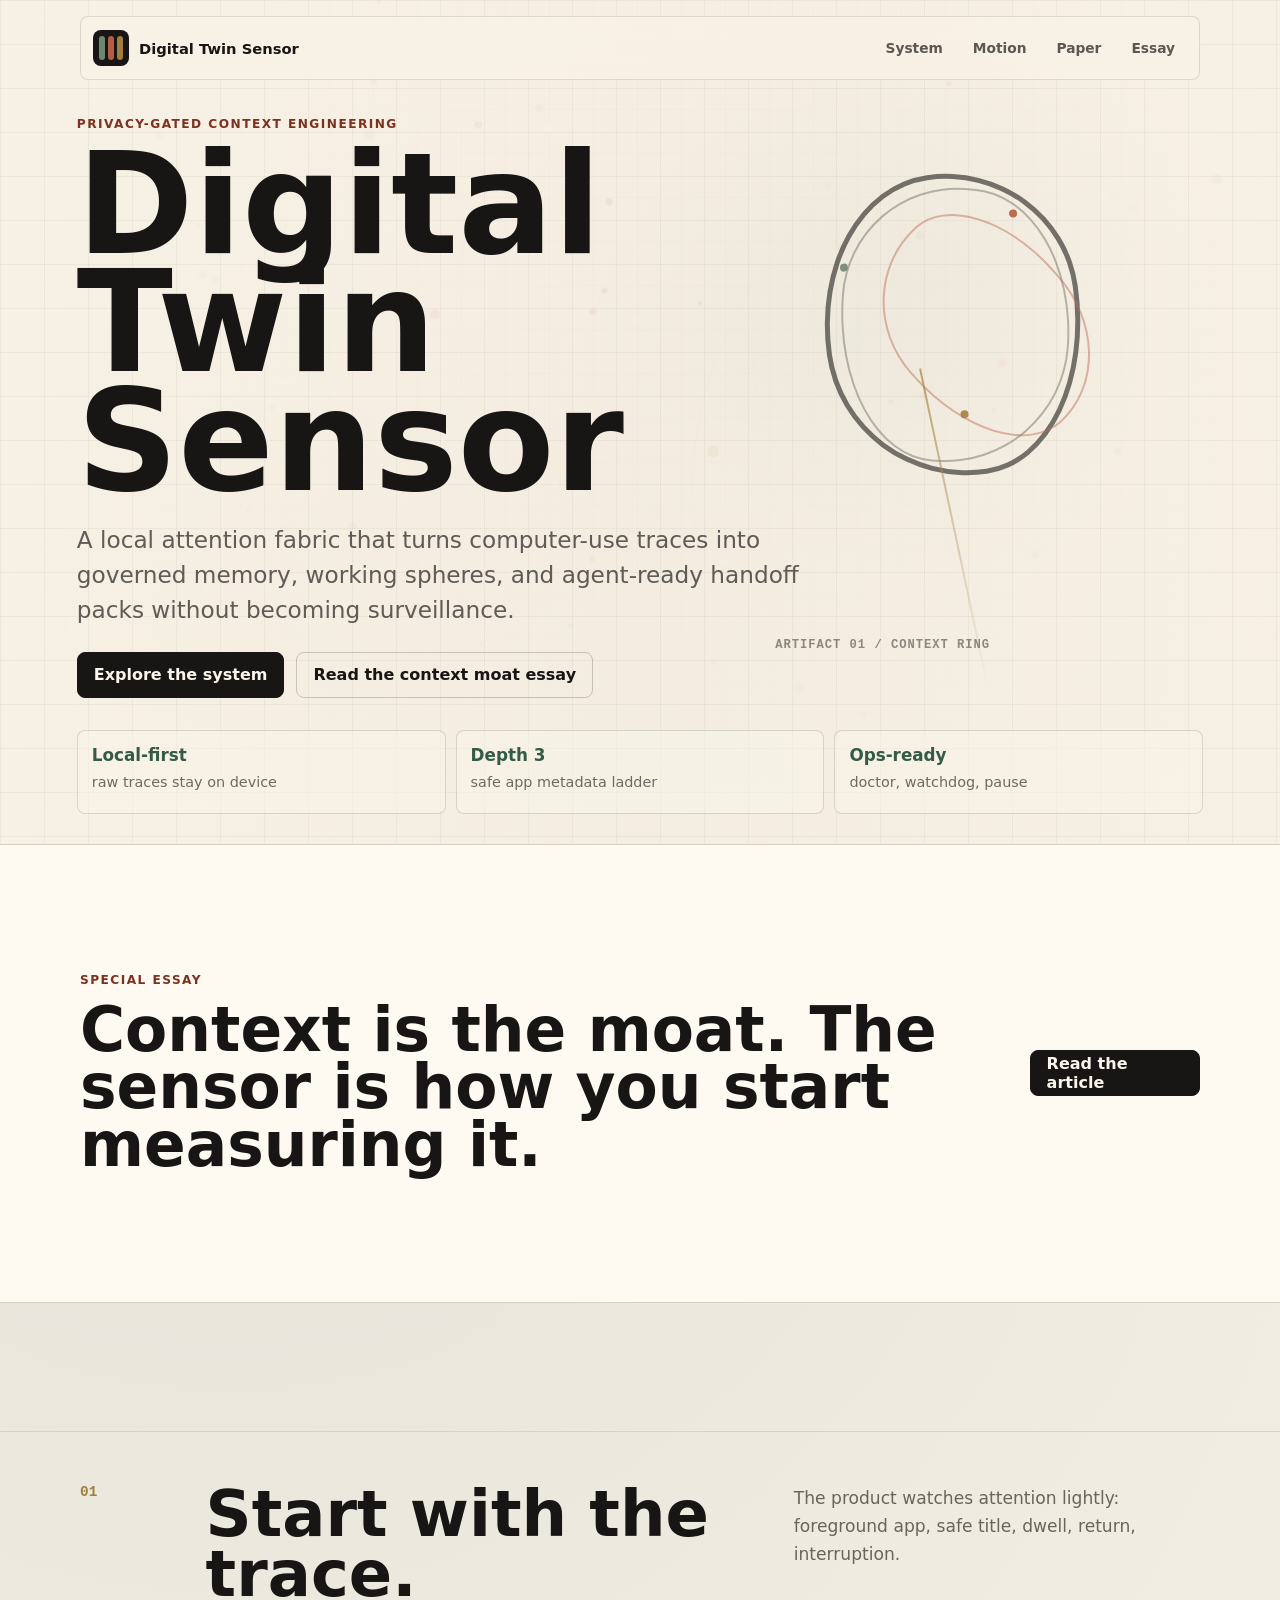
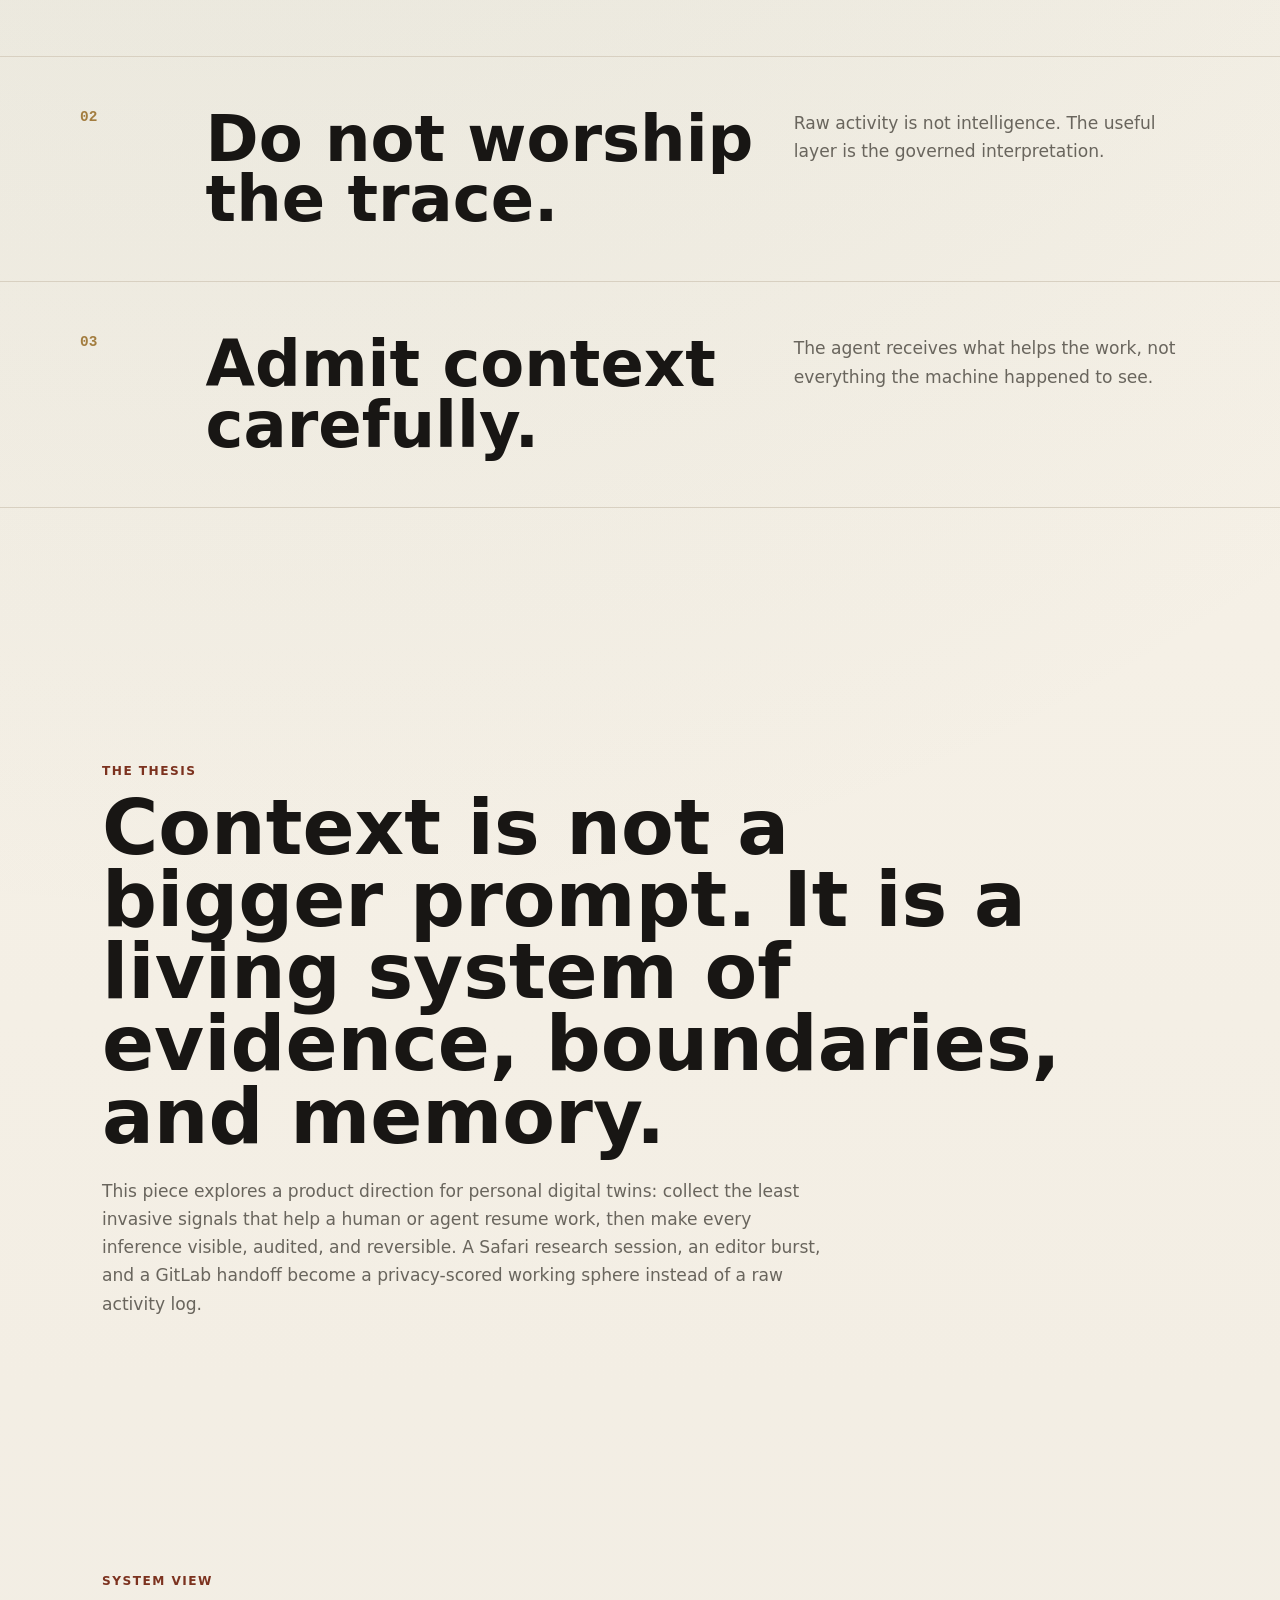
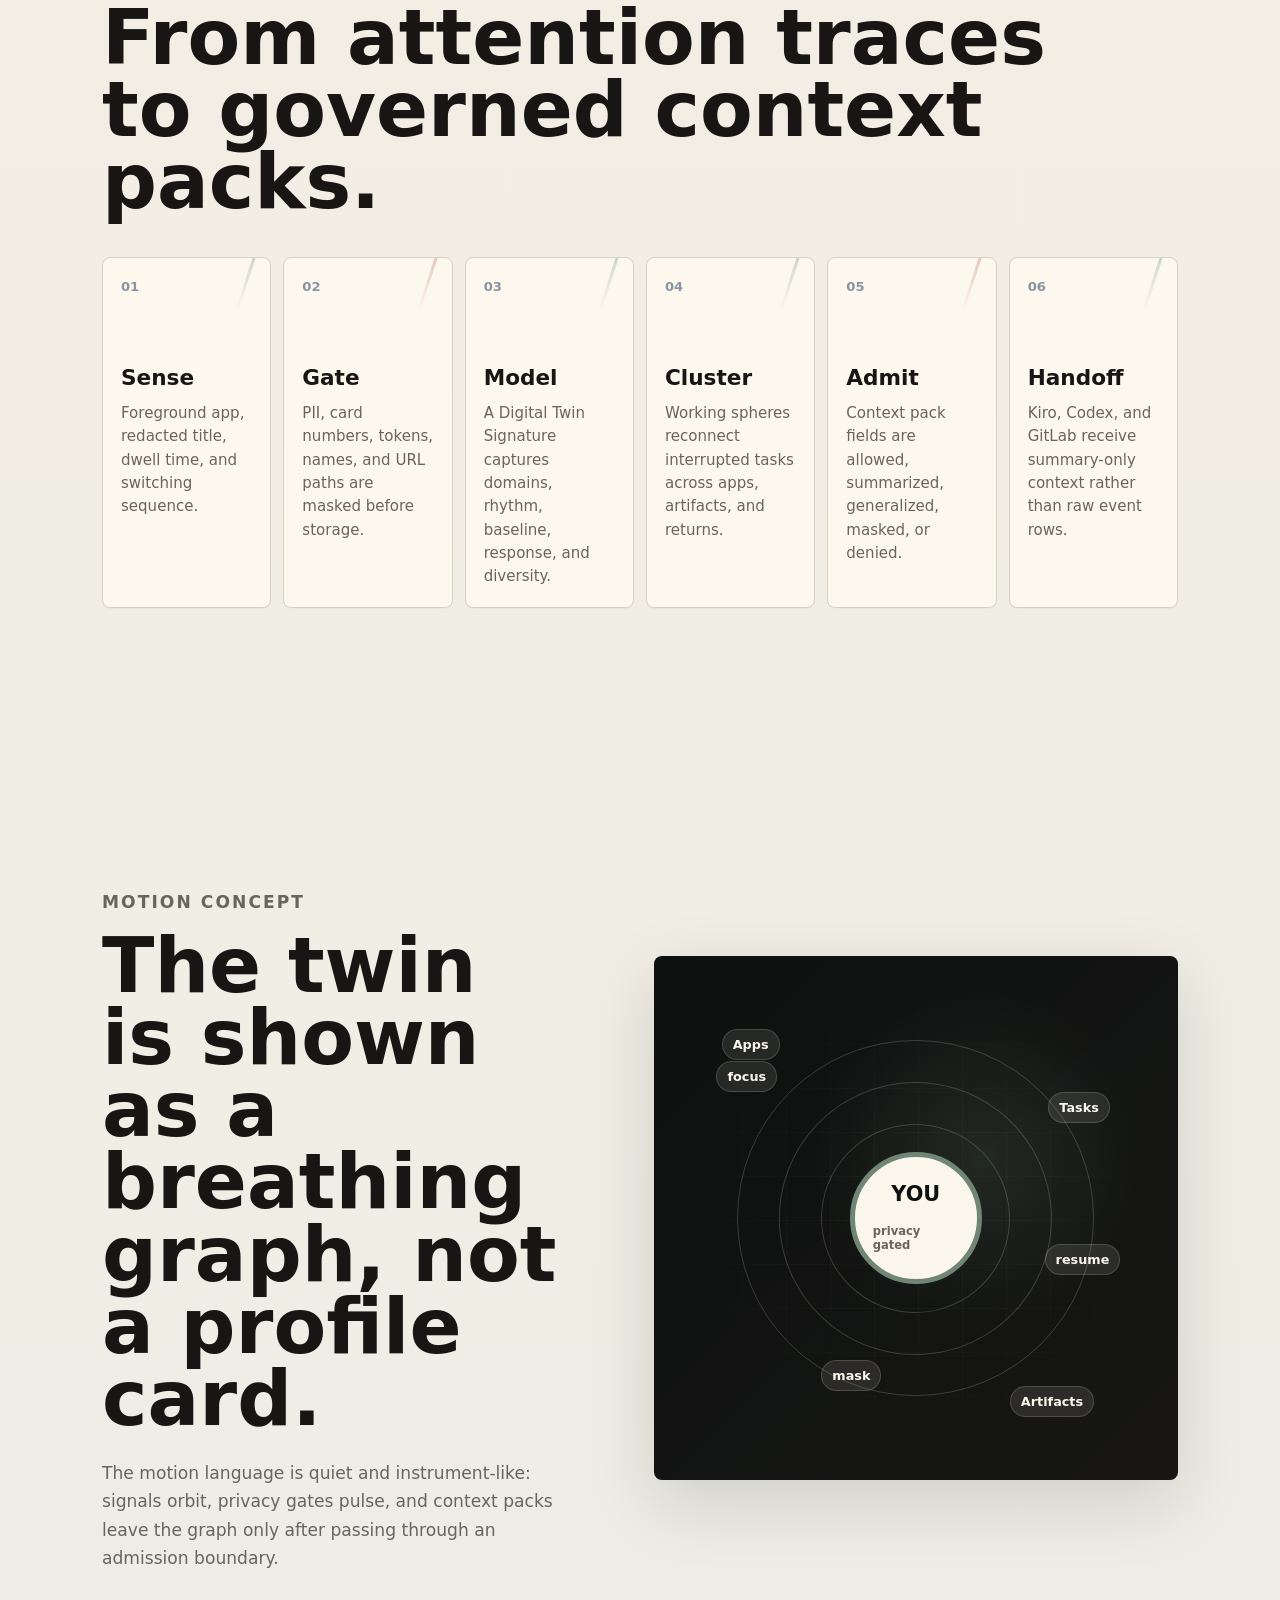
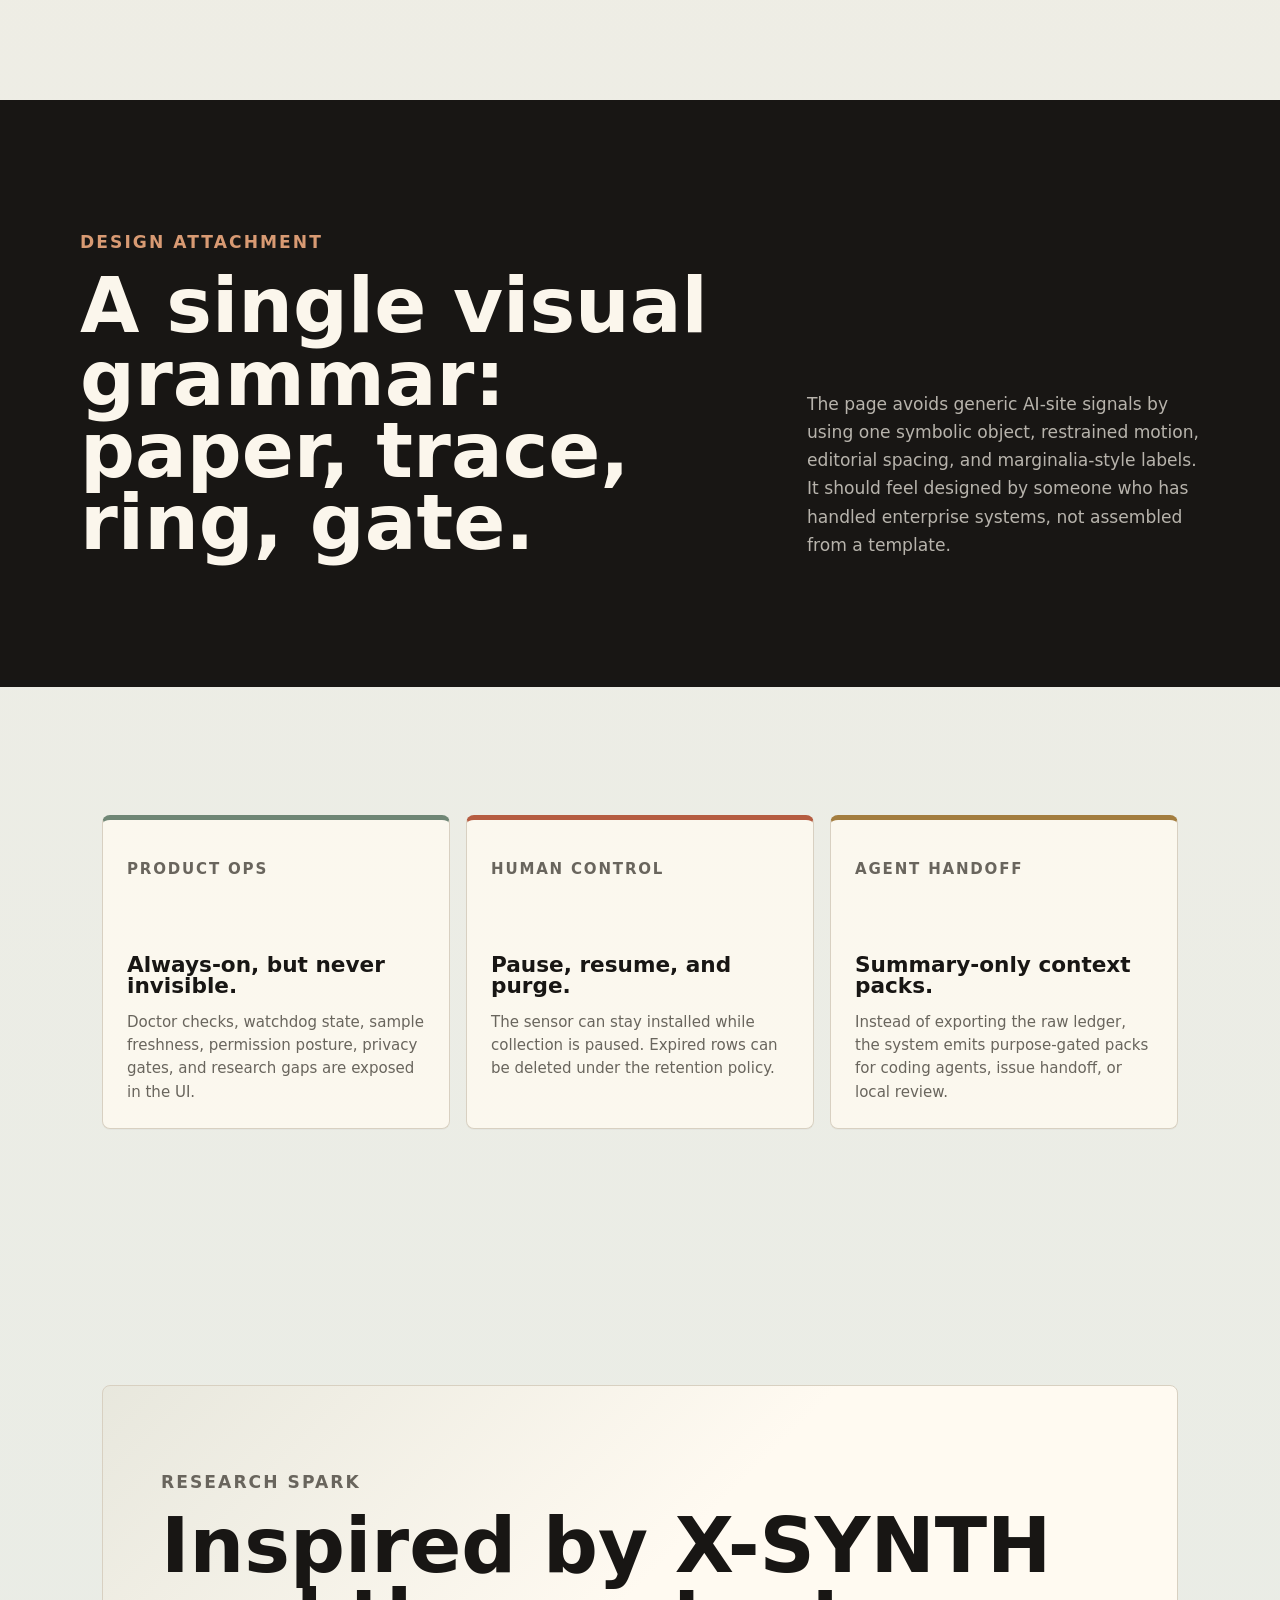
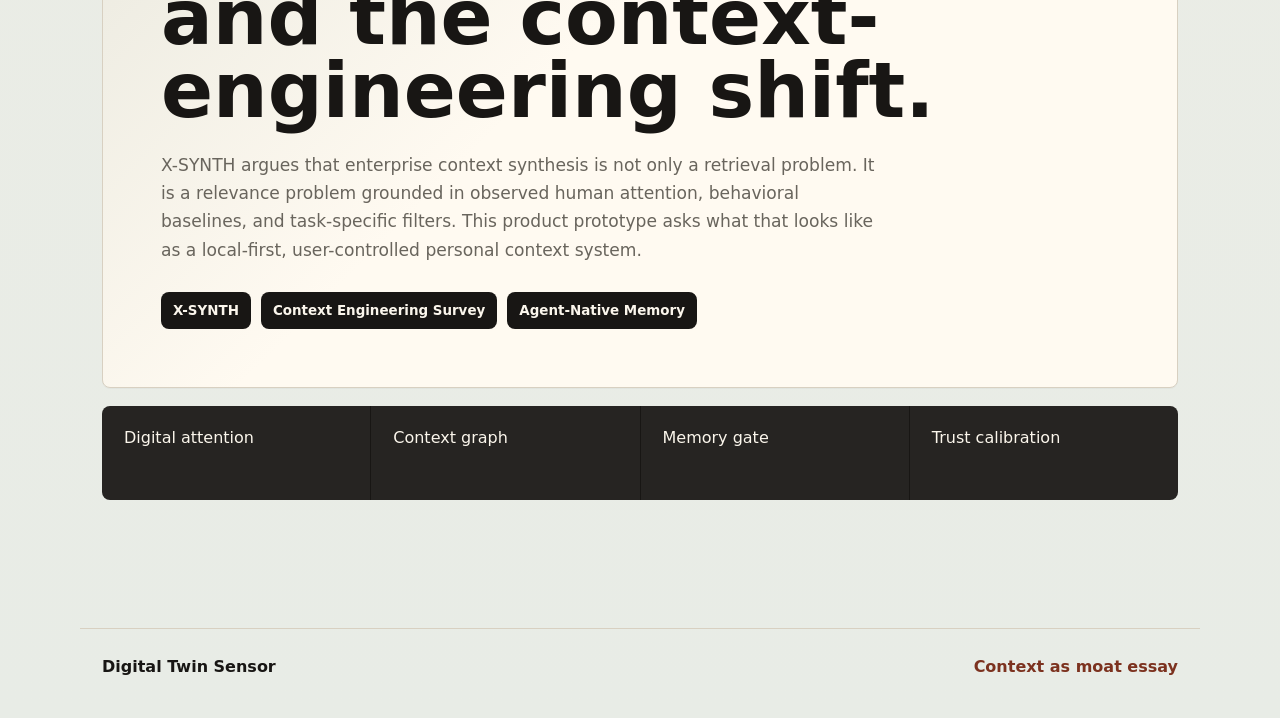
==== commit b9502173: "Make showcase motion page more artifact-led" ====
--- a/showcase/motion-page/index.html
+++ b/showcase/motion-page/index.html
@@ -27,12 +27,21 @@
       <section class="hero" aria-labelledby="hero-title">
         <canvas id="contextCanvas" aria-hidden="true"></canvas>
         <div class="hero-shade" aria-hidden="true"></div>
+        <div class="field-artifact" aria-hidden="true">
+          <div class="artifact-ring">
+            <i class="orbit-dot dot-a"></i>
+            <i class="orbit-dot dot-b"></i>
+            <i class="orbit-dot dot-c"></i>
+          </div>
+          <span class="artifact-line"></span>
+          <span class="artifact-caption">Artifact 01 / context ring</span>
+        </div>
         <div class="hero-copy">
           <p class="eyebrow">Privacy-gated context engineering</p>
           <h1 id="hero-title">Digital Twin Sensor</h1>
           <p class="hero-lede">
-            A local attention fabric that turns computer-use traces into living context,
-            working spheres, and agent-ready handoff packs without becoming a surveillance log.
+            A local attention fabric that turns computer-use traces into governed memory,
+            working spheres, and agent-ready handoff packs without becoming surveillance.
           </p>
           <div class="hero-actions">
             <a class="button primary" href="#system">Explore the system</a>
@@ -52,6 +61,24 @@
           <h2>Context is the moat. The sensor is how you start measuring it.</h2>
         </div>
         <a class="button primary dark" href="../context-moat/">Read the article</a>
+      </section>
+
+      <section class="field-notes" aria-label="Design field notes">
+        <article class="note-row reveal">
+          <span>01</span>
+          <h2>Start with the trace.</h2>
+          <p>The product watches attention lightly: foreground app, safe title, dwell, return, interruption.</p>
+        </article>
+        <article class="note-row reveal">
+          <span>02</span>
+          <h2>Do not worship the trace.</h2>
+          <p>Raw activity is not intelligence. The useful layer is the governed interpretation.</p>
+        </article>
+        <article class="note-row reveal">
+          <span>03</span>
+          <h2>Admit context carefully.</h2>
+          <p>The agent receives what helps the work, not everything the machine happened to see.</p>
+        </article>
       </section>
 
       <section id="story" class="intro reveal">
@@ -130,6 +157,18 @@
         </div>
       </section>
 
+      <section class="design-attachment reveal" aria-label="Design attachment">
+        <p class="kicker">Design attachment</p>
+        <div class="attachment-grid">
+          <h2>A single visual grammar: paper, trace, ring, gate.</h2>
+          <p>
+            The page avoids generic AI-site signals by using one symbolic object, restrained motion,
+            editorial spacing, and marginalia-style labels. It should feel designed by someone who
+            has handled enterprise systems, not assembled from a template.
+          </p>
+        </div>
+      </section>
+
       <section class="product-grid">
         <article class="feature-card reveal">
           <p class="kicker">Product Ops</p>
--- a/showcase/motion-page/styles.css
+++ b/showcase/motion-page/styles.css
@@ -141,12 +141,15 @@
 
 .hero {
   align-items: end;
-  background: var(--ink-2);
-  color: var(--cream);
+  background:
+    radial-gradient(circle at 73% 34%, rgba(111, 134, 117, 0.16), transparent 28%),
+    radial-gradient(circle at 16% 82%, rgba(181, 92, 65, 0.09), transparent 26%),
+    linear-gradient(180deg, #f7f0e4 0%, #eee7da 100%);
+  color: var(--ink);
   display: grid;
   min-height: 92svh;
   overflow: hidden;
-  padding: clamp(110px, 15vh, 128px) clamp(22px, 6vw, 84px) 30px;
+  padding: clamp(104px, 13vh, 122px) clamp(22px, 6vw, 84px) 30px;
   position: relative;
 }
 
@@ -158,23 +161,121 @@
 
 #contextCanvas {
   height: 100%;
+  opacity: 0.28;
   width: 100%;
 }
 
 .hero-shade {
   background:
-    linear-gradient(90deg, rgba(13, 17, 16, 0.95), rgba(13, 17, 16, 0.48) 54%, rgba(13, 17, 16, 0.86)),
-    linear-gradient(0deg, rgba(13, 17, 16, 0.95), transparent 52%);
+    linear-gradient(90deg, rgba(247, 240, 228, 0.98), rgba(247, 240, 228, 0.62) 50%, rgba(247, 240, 228, 0.9)),
+    linear-gradient(0deg, rgba(238, 231, 218, 1), transparent 56%);
+}
+
+.hero::after {
+  background-image:
+    linear-gradient(rgba(24, 22, 20, 0.04) 1px, transparent 1px),
+    linear-gradient(90deg, rgba(24, 22, 20, 0.04) 1px, transparent 1px);
+  background-size: 44px 44px;
+  content: "";
+  inset: 0;
+  pointer-events: none;
+  position: absolute;
+}
+
+.field-artifact {
+  height: clamp(320px, 44vw, 610px);
+  opacity: 0.88;
+  pointer-events: none;
+  position: absolute;
+  right: clamp(-44px, 5vw, 80px);
+  top: clamp(132px, 18vh, 180px);
+  width: clamp(280px, 42vw, 610px);
+  z-index: 1;
+}
+
+.artifact-ring {
+  animation: artifactBreathe 7s ease-in-out infinite;
+  border: 5px solid rgba(24, 22, 20, 0.66);
+  border-radius: 48% 52% 45% 55% / 54% 43% 57% 46%;
+  height: 54%;
+  left: 27%;
+  position: absolute;
+  top: 2%;
+  transform: rotate(-8deg);
+  width: 48%;
+}
+
+.artifact-ring::before,
+.artifact-ring::after {
+  border: 2px solid rgba(24, 22, 20, 0.32);
+  border-radius: 50% 46% 54% 44% / 42% 55% 45% 58%;
+  content: "";
+  inset: 10px 7px 9px 11px;
+  position: absolute;
+  transform: rotate(12deg);
+}
+
+.artifact-ring::after {
+  border-color: rgba(181, 92, 65, 0.48);
+  inset: 22% -12% 18% 14%;
+  transform: rotate(56deg);
+}
+
+.orbit-dot {
+  border-radius: 999px;
+  height: 8px;
+  position: absolute;
+  width: 8px;
+}
+
+.dot-a {
+  background: var(--sage);
+  left: 8%;
+  top: 24%;
+}
+
+.dot-b {
+  background: var(--clay);
+  right: 18%;
+  top: 14%;
+}
+
+.dot-c {
+  background: var(--brass);
+  bottom: 18%;
+  left: 48%;
+}
+
+.artifact-line {
+  background: linear-gradient(180deg, rgba(163, 125, 63, 0.78), rgba(163, 125, 63, 0));
+  height: 58%;
+  left: 51%;
+  position: absolute;
+  top: 36%;
+  transform: rotate(-12deg);
+  width: 2px;
+}
+
+.artifact-caption {
+  bottom: 13%;
+  color: rgba(24, 22, 20, 0.54);
+  font-family: ui-monospace, SFMono-Regular, Menlo, Monaco, Consolas, monospace;
+  font-size: 0.76rem;
+  font-weight: 700;
+  left: 18%;
+  letter-spacing: 0.08em;
+  position: absolute;
+  text-transform: uppercase;
 }
 
 .hero-copy {
-  max-width: 980px;
+  max-width: 920px;
   position: relative;
-  z-index: 1;
+  z-index: 2;
 }
 
 .eyebrow {
-  color: #e28a6d;
+  color: var(--clay-dark);
 }
 
 .kicker {
@@ -198,17 +299,17 @@
 }
 
 h1 {
-  font-size: clamp(4rem, 11vw, 10.5rem);
+  font-size: clamp(4.4rem, 11vw, 10.1rem);
   letter-spacing: 0;
-  line-height: 0.85;
-  max-width: 12ch;
+  line-height: 0.84;
+  max-width: 9ch;
 }
 
 .hero-lede {
-  color: rgba(255, 250, 242, 0.78);
+  color: rgba(24, 22, 20, 0.68);
   font-size: clamp(1.12rem, 2vw, 1.45rem);
   line-height: 1.52;
-  margin-top: 28px;
+  margin-top: 22px;
   max-width: 760px;
 }
 
@@ -217,12 +318,12 @@
   display: flex;
   flex-wrap: wrap;
   gap: 12px;
-  margin-top: 30px;
+  margin-top: 24px;
 }
 
 .button {
   align-items: center;
-  border: 1px solid rgba(255, 250, 242, 0.26);
+  border: 1px solid rgba(24, 22, 20, 0.2);
   border-radius: var(--radius);
   color: inherit;
   display: inline-flex;
@@ -239,9 +340,9 @@
 }
 
 .button.primary {
-  background: var(--cream);
-  border-color: var(--cream);
-  color: var(--ink-2);
+  background: var(--ink);
+  border-color: var(--ink);
+  color: var(--cream);
 }
 
 .hero-metrics {
@@ -249,14 +350,14 @@
   display: grid;
   gap: 10px;
   grid-template-columns: repeat(3, minmax(0, 1fr));
-  margin-top: 44px;
+  margin-top: 32px;
   position: relative;
-  z-index: 1;
+  z-index: 2;
 }
 
 .hero-metrics div {
-  background: rgba(251, 246, 236, 0.08);
-  border: 1px solid rgba(251, 246, 236, 0.16);
+  background: rgba(251, 246, 236, 0.46);
+  border: 1px solid rgba(24, 22, 20, 0.14);
   border-radius: var(--radius);
   min-height: 84px;
   padding: 14px;
@@ -268,12 +369,12 @@
 }
 
 .hero-metrics strong {
-  color: #b8cfbd;
+  color: var(--sage-dark);
   font-size: 1.05rem;
 }
 
 .hero-metrics span {
-  color: rgba(255, 250, 242, 0.72);
+  color: rgba(24, 22, 20, 0.62);
   font-size: 0.9rem;
   line-height: 1.4;
   margin-top: 7px;
@@ -284,7 +385,9 @@
 .motion-panel,
 .product-grid,
 .research-section,
-.essay-link {
+.essay-link,
+.field-notes,
+.design-attachment {
   margin: 0 auto;
   max-width: 1120px;
   padding: clamp(74px, 10vw, 130px) 22px;
@@ -294,7 +397,9 @@
 .section-head h2,
 .motion-copy h2,
 .paper-card h2,
-.essay-link h2 {
+.essay-link h2,
+.note-row h2,
+.design-attachment h2 {
   font-size: clamp(2.4rem, 6vw, 5.8rem);
   letter-spacing: 0;
   line-height: 0.94;
@@ -303,12 +408,50 @@
 
 .intro p:last-child,
 .motion-copy p,
-.paper-card p {
+.paper-card p,
+.note-row p,
+.design-attachment p {
   color: var(--muted);
   font-size: 1.07rem;
   line-height: 1.65;
   margin-top: 24px;
   max-width: 720px;
+}
+
+.field-notes {
+  display: grid;
+  gap: 0;
+  max-width: none;
+  padding-left: 0;
+  padding-right: 0;
+}
+
+.note-row {
+  align-items: start;
+  border-top: 1px solid var(--line);
+  display: grid;
+  gap: 24px;
+  grid-template-columns: minmax(82px, 0.18fr) minmax(0, 1fr) minmax(260px, 0.72fr);
+  padding: clamp(28px, 5vw, 52px) max(22px, calc((100vw - 1120px) / 2));
+}
+
+.note-row:last-child {
+  border-bottom: 1px solid var(--line);
+}
+
+.note-row span {
+  color: var(--brass);
+  font-family: ui-monospace, SFMono-Regular, Menlo, Monaco, Consolas, monospace;
+  font-size: 0.9rem;
+  font-weight: 800;
+}
+
+.note-row h2 {
+  font-size: clamp(2.2rem, 5vw, 5.1rem);
+}
+
+.note-row p {
+  margin-top: 0;
 }
 
 .pipeline {
@@ -328,7 +471,7 @@
 }
 
 .pipe-card {
-  min-height: 250px;
+  min-height: 230px;
   overflow: hidden;
   padding: 18px;
   position: relative;
@@ -377,6 +520,35 @@
   display: grid;
   gap: clamp(32px, 8vw, 90px);
   grid-template-columns: minmax(0, 0.88fr) minmax(420px, 1fr);
+}
+
+.design-attachment {
+  background: var(--ink);
+  border-radius: 0;
+  color: var(--cream);
+  max-width: none;
+  padding-left: max(22px, calc((100vw - 1120px) / 2));
+  padding-right: max(22px, calc((100vw - 1120px) / 2));
+}
+
+.design-attachment .kicker {
+  color: #d89a73;
+}
+
+.attachment-grid {
+  align-items: end;
+  display: grid;
+  gap: clamp(24px, 8vw, 84px);
+  grid-template-columns: minmax(0, 0.9fr) minmax(280px, 0.55fr);
+}
+
+.design-attachment h2 {
+  color: var(--cream);
+}
+
+.design-attachment p {
+  color: rgba(251, 246, 236, 0.7);
+  margin-top: 0;
 }
 
 .twin-stage {
@@ -638,6 +810,17 @@
   }
 }
 
+@keyframes artifactBreathe {
+  0%,
+  100% {
+    transform: rotate(-8deg) scale(1);
+  }
+
+  50% {
+    transform: rotate(-4deg) scale(1.035);
+  }
+}
+
 @keyframes driftOne {
   50% {
     transform: translate(26px, 44px);
@@ -670,8 +853,17 @@
   .pipeline,
   .motion-panel,
   .product-grid,
-  .quote-strip {
+  .quote-strip,
+  .attachment-grid {
     grid-template-columns: 1fr;
+  }
+
+  .note-row {
+    grid-template-columns: 52px minmax(0, 1fr);
+  }
+
+  .note-row p {
+    grid-column: 2;
   }
 
   .essay-link {
@@ -784,7 +976,8 @@
   .motion-panel,
   .product-grid,
   .research-section,
-  .essay-link {
+  .essay-link,
+  .design-attachment {
     padding-left: 18px;
     padding-right: 18px;
   }
@@ -793,8 +986,22 @@
   .section-head h2,
   .motion-copy h2,
   .paper-card h2,
-  .essay-link h2 {
+  .essay-link h2,
+  .note-row h2,
+  .design-attachment h2 {
     font-size: clamp(2.05rem, 12vw, 3.4rem);
+  }
+
+  .field-artifact {
+    height: 240px;
+    opacity: 0.22;
+    right: 0;
+    top: 330px;
+    width: 220px;
+  }
+
+  .artifact-caption {
+    display: none;
   }
 
   .pipe-card,
